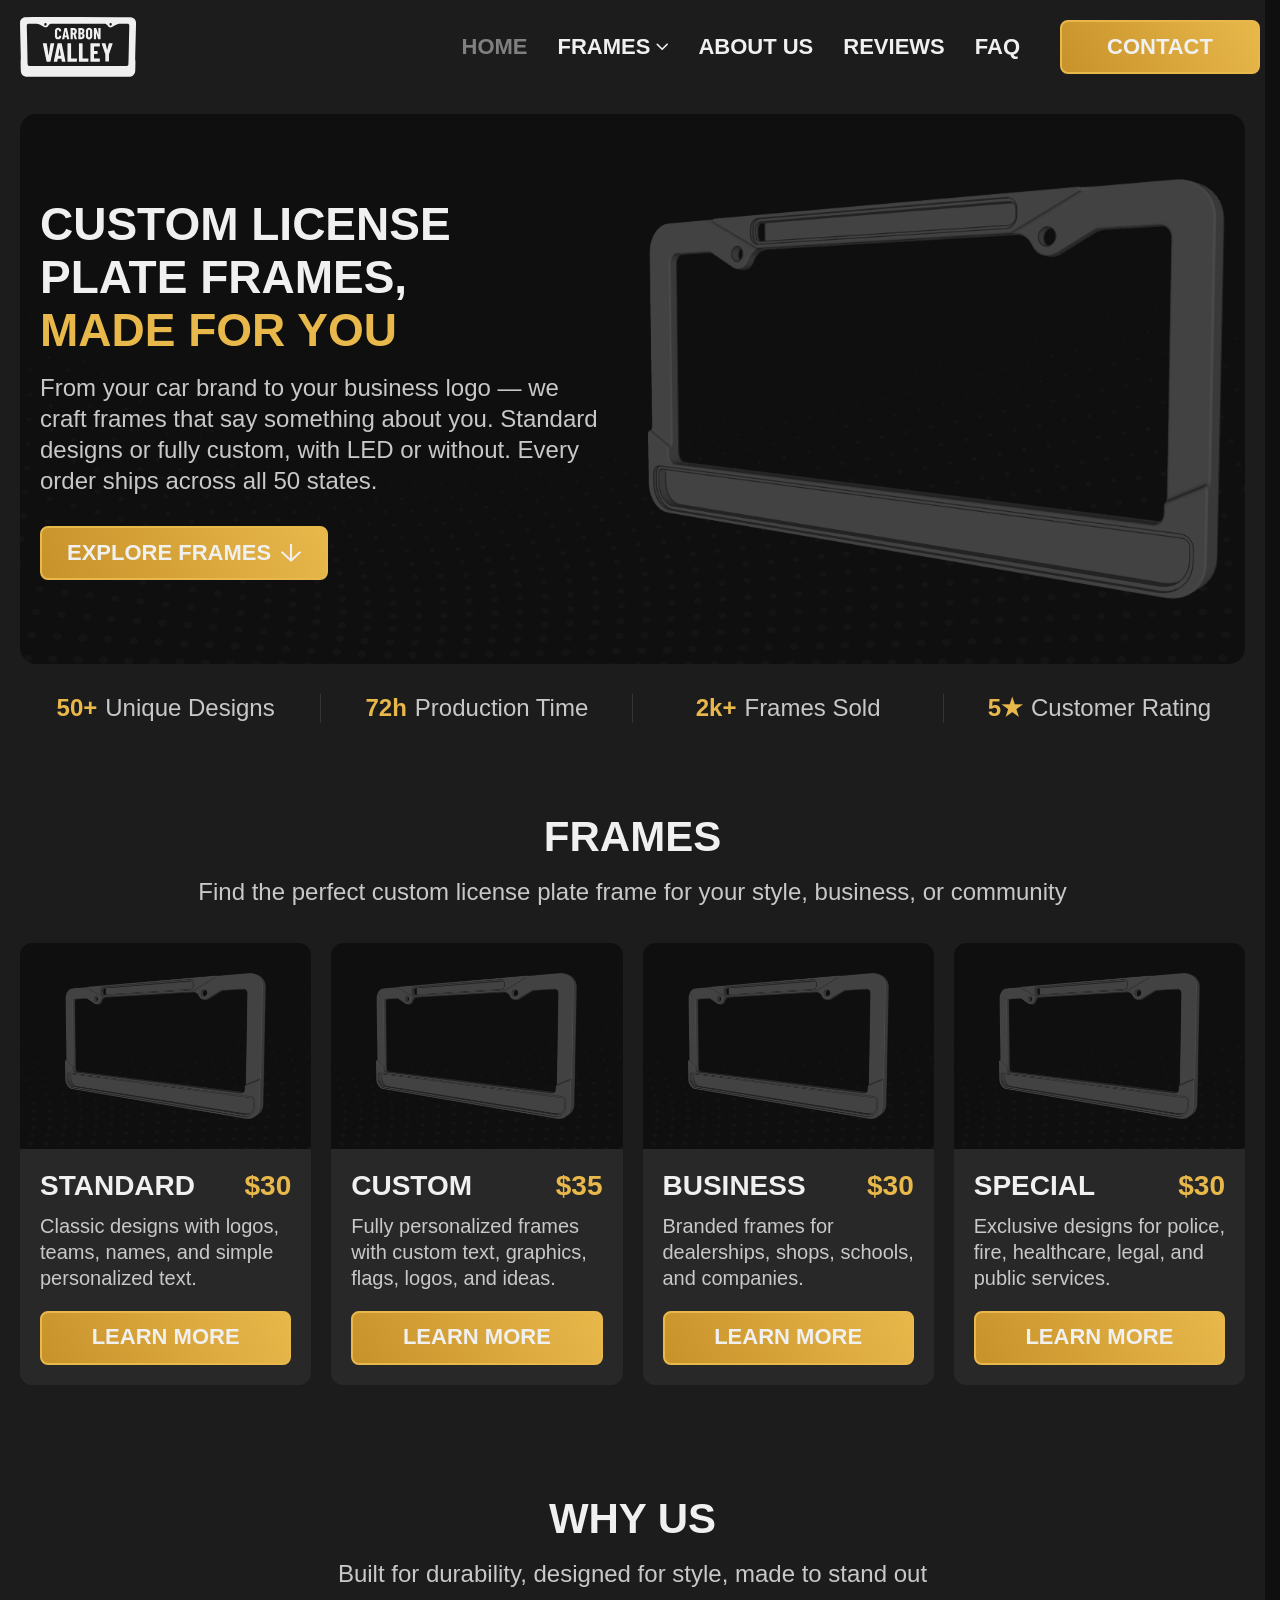
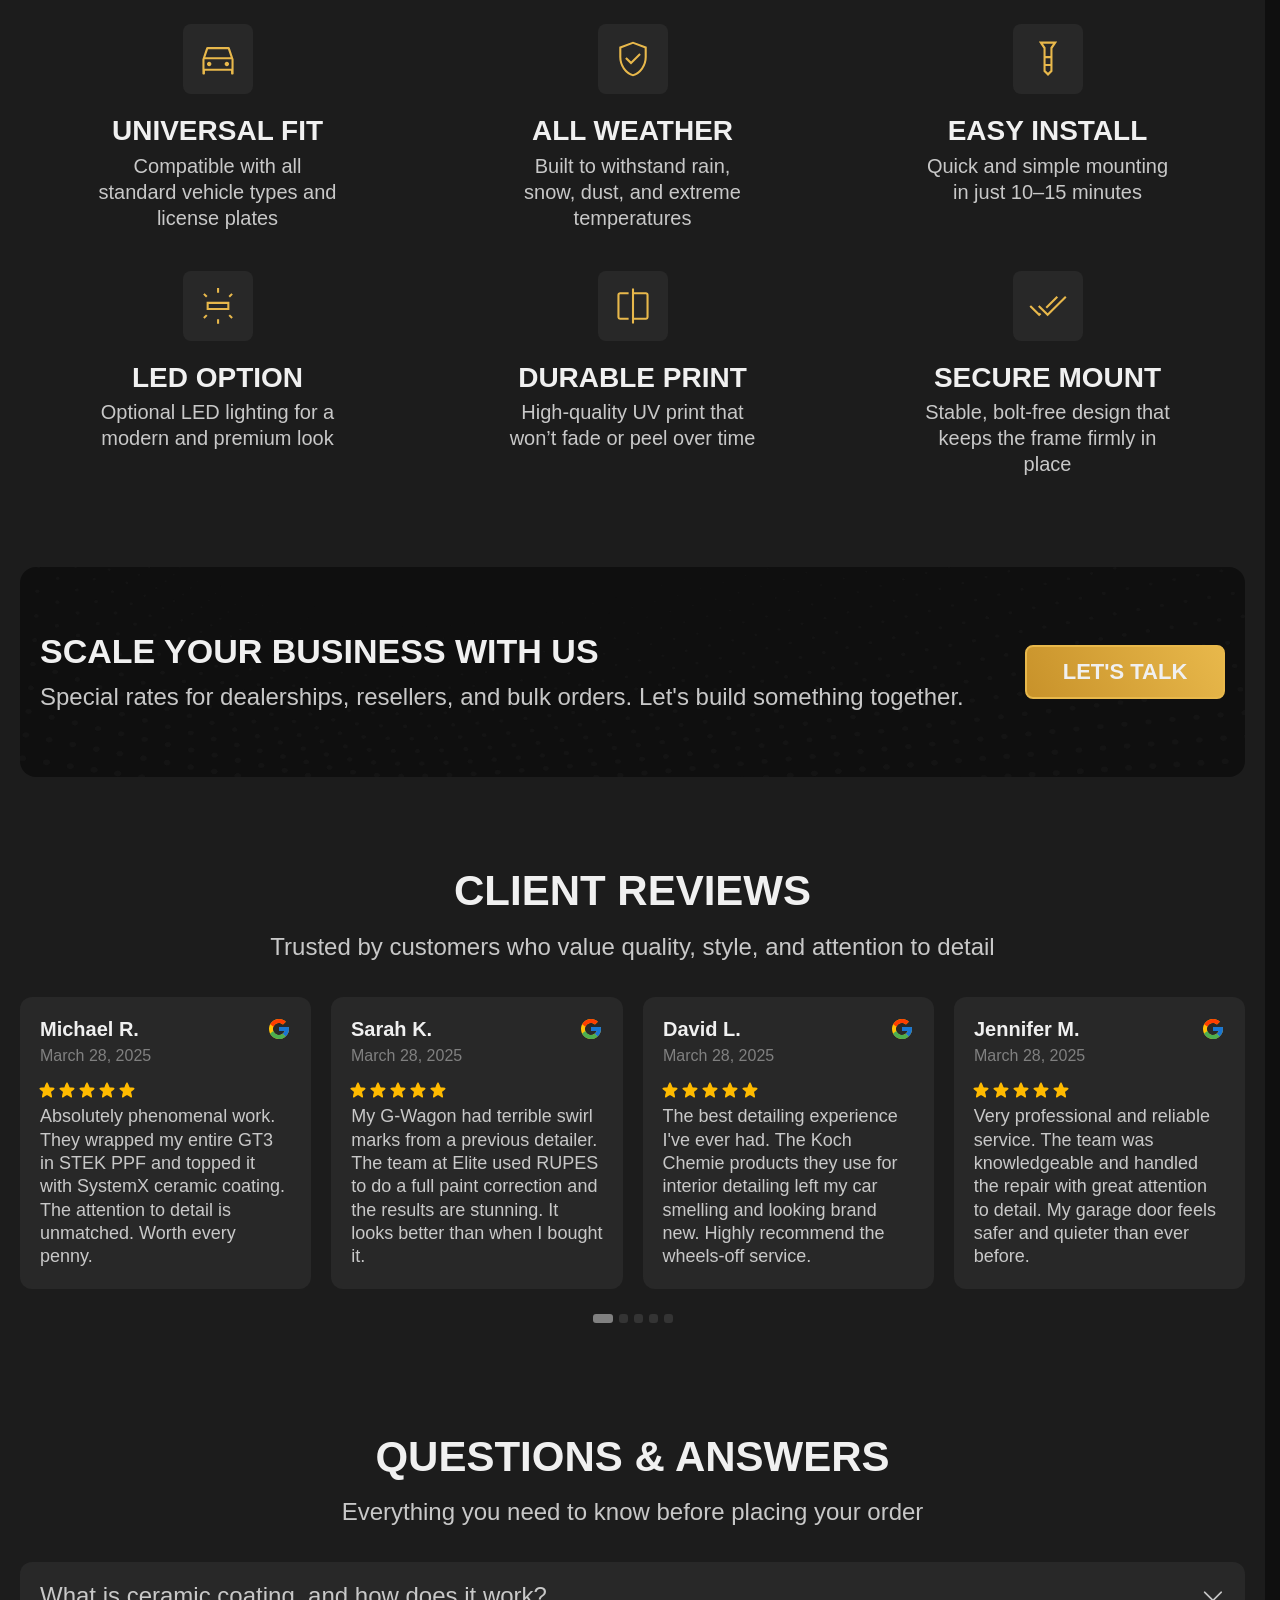
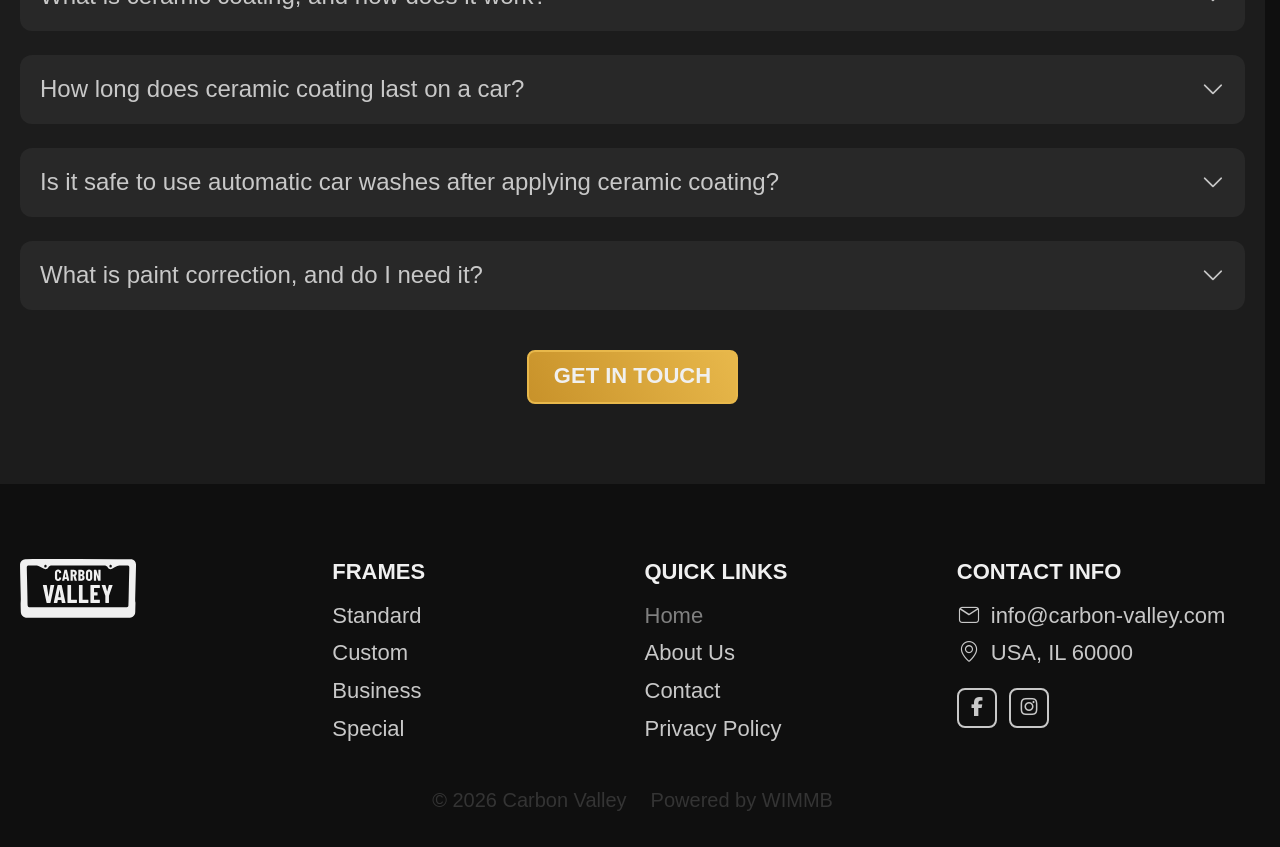
==== index.html @ d4d11155 "first commit" ====
<!DOCTYPE html>
<html lang="en">

<head>
	<meta charset="utf-8">
	<meta name='robots' content='noindex, nofollow' />
	<meta name="viewport" content="width=device-width, initial-scale=1, maximum-scale=1">
	<title>Carbon Valley</title>

	<link rel="stylesheet" href="css/fonts.css">
	<link rel="stylesheet" href="css/icons-font.css">
	<link rel="stylesheet" href="css/swiper-bundle.min.css">
	<link rel="stylesheet" href="css/fancybox.css">
	<link rel="stylesheet" href="css/main.css">
</head>

<body id="home" class="home page">
	<div class="wrapper">
		<header class="header">
			<div class="header__container">
				<a href="#home" class="header__logo logo">
					<img src="img/logo-carbon-valley-light.svg" alt="logo carbon valley">
				</a>
				<nav class="header__menu menu">
					<ul class="header__menu-list">
						<li class="menu-item current-menu-item">
							<a href="#">Home</a>
						</li>
						<li class="menu-item menu-item-has-children">
							<a href="#">Frames</a>
							<ul class="sub-menu nav-dropdown">
								<li class="menu-item">
									<a href="#">Standard</a>
								</li>
								<li class="menu-item">
									<a href="#">Custom</a>
								</li>
								<li class="menu-item">
									<a href="#">Business</a>
								</li>
								<li class="menu-item">
									<a href="#">Special</a>
								</li>
							</ul>
						</li>
						<li class="menu-item">
							<a href="#">About Us</a>
						</li>
						<li class="menu-item">
							<a href="#reviews">Reviews</a>
						</li>
						<li class="menu-item">
							<a href="#faq">FAQ</a>
						</li>
					</ul>
				</nav>
				<div class="header__buttons">
					<a class="header__btn btn" href="#">
						<span class="btn__text">Contact</span>
					</a>
				</div>
				<div class="header__mobile-nav">
					<button class="header__mobile-burger">
						<span class="burger__icon"></span>
					</button>
					<nav class="header__mobile-menu mobile-menu">
						<ul class="mobile-menu__list">
							<li class="menu-item current-menu-item">
								<a href="#">Home</a>
							</li>
							<li class="menu-item menu-item-has-children">
								<a href="#">Frames</a>
								<ul class="sub-menu nav-dropdown">
									<li class="menu-item">
										<a href="#">Standard</a>
									</li>
									<li class="menu-item">
										<a href="#">Custom</a>
									</li>
									<li class="menu-item">
										<a href="#">Business</a>
									</li>
									<li class="menu-item">
										<a href="#">Special</a>
									</li>
								</ul>
							</li>
							<li class="menu-item">
								<a href="#">About Us</a>
							</li>
							<li class="menu-item">
								<a href="#reviews">Reviews</a>
							</li>
							<li class="menu-item">
								<a href="#faq">FAQ</a>
							</li>
						</ul>
						<div class="header__mobile-buttons">
							<a class="mobile__btn btn" href="#">
								<span class="btn__text">Contact</span>
							</a>
						</div>
					</nav>
				</div>
			</div>
		</header>

		<main class="main-content">
			<div class="hero-sect sect">
				<div class="hero__wrap">
					<div class="hero__container">
						<div class="hero__content">
							<div class="hero__content-inner">
								<h1 class="hero__title">Custom License Plate Frames, <span>Made for You</span></h1>
								<div class="hero__desc">
									<p>From your car brand to your business logo — we craft frames that say something about you. Standard designs or fully custom, with LED or without. Every order ships across all 50 states.</p>
								</div>
								<div class="hero__buttons">
									<a class="hero__btn btn scroll-btn" href="#frames">
										<span class="btn__text">Explore Frames</span>
										<span class="btn__icon _icon-arrow-bottom-b"></span>
									</a>
								</div>
							</div>
						</div>
						<div class="hero__media">
							<div class="hero__slider">
								<img src="img/hero_ramka-test.png" alt="frame">
							</div>
						</div>
					</div>
				</div>
			</div>

			<div class="statsbar">
				<div class="statsbar__container">
					<div class="statsbar__content">
						<ul class="statsbar-list">
							<li>
								<div class="statsbar__item">
									<div class="statsbar__item-num"><span>50</span>+</div>
									<div class="statsbar__item-title">Unique designs</div>
								</div>
							</li>
							<li>
								<div class="statsbar__item">
									<div class="statsbar__item-num"><span>72</span>h</div>
									<div class="statsbar__item-title">Production time</div>
								</div>
							</li>
							<li>
								<div class="statsbar__item">
									<div class="statsbar__item-num"><span>2</span>k+</div>
									<div class="statsbar__item-title">Frames sold</div>
								</div>
							</li>
							<li>
								<div class="statsbar__item">
									<div class="statsbar__item-num"><span>5</span>★</div>
									<div class="statsbar__item-title">Customer rating</div>
								</div>
							</li>
						</ul>
					</div>
				</div>
			</div>

			<div class="sects-wrapper">
				<section id="frames" class="frames-sect sect">
					<div class="ourservs__container">
						<div class="sect-header">
							<h2 class="sheader__title">Frames</h2>
							<div class="sheader__desc">
								<p>Find the perfect custom license plate frame for your style, business, or community</p>
							</div>
						</div>
						<div class="frames__carousel def-carousel">
							<div class="swiper-wrapper">
								<div class="swiper-slide">
									<div class="frames__card">
										<a class="frames__card-img" href="#">
											<img src="img/hero_ramka-test.png" alt="frame">
										</a>
										<div class="frames__card-header">
											<div class="frames__card-title h4">Standard</div>
											<div class="frames__card-price">$30</div>
										</div>
										<div class="frames__card-desc">
											<p>Classic designs with logos, teams, names, and simple personalized text.</p>
										</div>
										<div class="frames__card-buttons">
											<a class="frames__card-btn btn" href="#">
												<span class="btn__text">Learn More</span>
											</a>
										</div>
									</div>
								</div>
								<div class="swiper-slide">
									<div class="frames__card">
										<a class="frames__card-img" href="#">
											<img src="img/hero_ramka-test.png" alt="frame">
										</a>
										<div class="frames__card-header">
											<div class="frames__card-title h4">Custom</div>
											<div class="frames__card-price">$35</div>
										</div>
										<div class="frames__card-desc">
											<p>Fully personalized frames with custom text, graphics, flags, logos, and ideas.</p>
										</div>
										<div class="frames__card-buttons">
											<a class="frames__card-btn btn" href="#">
												<span class="btn__text">Learn More</span>
											</a>
										</div>
									</div>
								</div>
								<div class="swiper-slide">
									<div class="frames__card">
										<a class="frames__card-img" href="#">
											<img src="img/hero_ramka-test.png" alt="frame">
										</a>
										<div class="frames__card-header">
											<div class="frames__card-title h4">Business</div>
											<div class="frames__card-price">$30</div>
										</div>
										<div class="frames__card-desc">
											<p>Branded frames for dealerships, shops, schools, and companies.</p>
										</div>
										<div class="frames__card-buttons">
											<a class="frames__card-btn btn" href="#">
												<span class="btn__text">Learn More</span>
											</a>
										</div>
									</div>
								</div>
								<div class="swiper-slide">
									<div class="frames__card">
										<a class="frames__card-img" href="#">
											<img src="img/hero_ramka-test.png" alt="frame">
										</a>
										<div class="frames__card-header">
											<div class="frames__card-title h4">Special</div>
											<div class="frames__card-price">$30</div>
										</div>
										<div class="frames__card-desc">
											<p>Exclusive designs for police, fire, healthcare, legal, and public services.</p>
										</div>
										<div class="frames__card-buttons">
											<a class="frames__card-btn btn" href="#">
												<span class="btn__text">Learn More</span>
											</a>
										</div>
									</div>
								</div>
							</div>
							<div class="carousel__navigation def--navi">
								<div class="carousel__pagination def--pagi"></div>
							</div>
						</div>
					</div>
				</section>

				<section id="whyus" class="whyus-sect sect">
					<div class="ourservs__container">
						<div class="sect-header">
							<h2 class="sheader__title">Why Us</h2>
							<div class="sheader__desc">
								<p>Built for durability, designed for style, made to stand out</p>
							</div>
						</div>
						<div class="whyus__cards">
							<div class="whyus__card">
								<div class="whyus__card-icon">
									<img src="img/ic_whyus-01.svg" alt="icon">
								</div>
								<div class="whyus__card-title h4">Universal Fit</div>
								<div class="whyus__card-desc">
									<p>Compatible with all standard vehicle types and license plates</p>
								</div>
							</div>
							<div class="whyus__card">
								<div class="whyus__card-icon">
									<img src="img/ic_whyus-02.svg" alt="icon">
								</div>
								<div class="whyus__card-title h4">All Weather</div>
								<div class="whyus__card-desc">
									<p>Built to withstand rain, snow, dust, and extreme temperatures</p>
								</div>
							</div>
							<div class="whyus__card">
								<div class="whyus__card-icon">
									<img src="img/ic_whyus-03.svg" alt="icon">
								</div>
								<div class="whyus__card-title h4">Easy Install</div>
								<div class="whyus__card-desc">
									<p>Quick and simple mounting in just 10–15 minutes</p>
								</div>
							</div>
							<div class="whyus__card">
								<div class="whyus__card-icon">
									<img src="img/ic_whyus-04.svg" alt="icon">
								</div>
								<div class="whyus__card-title h4">LED Option</div>
								<div class="whyus__card-desc">
									<p>Optional LED lighting for a modern and premium look</p>
								</div>
							</div>
							<div class="whyus__card">
								<div class="whyus__card-icon">
									<img src="img/ic_whyus-05.svg" alt="icon">
								</div>
								<div class="whyus__card-title h4">Durable Print</div>
								<div class="whyus__card-desc">
									<p>High-quality UV print that won’t fade or peel over time</p>
								</div>
							</div>
							<div class="whyus__card">
								<div class="whyus__card-icon">
									<img src="img/ic_whyus-06.svg" alt="icon">
								</div>
								<div class="whyus__card-title h4">Secure Mount</div>
								<div class="whyus__card-desc">
									<p>Stable, bolt-free design that keeps the frame firmly in place</p>
								</div>
							</div>
						</div>
					</div>
				</section>

				<aside id="cta" class="cta-sect sect">
					<div class="cta__wrap">
						<div class="cta__container">
							<div class="cta__content">
								<div class="cta__info">
									<div class="cta__info-title h4">Scale Your Business <span>With Us</span></div>
									<div class="cta__info-desc">
										<p>Special rates for dealerships, resellers, and bulk orders. <span>Let's build something together.</span></p>
									</div>
								</div>
								<div class="cta__buttons">
									<a class="cta__btn btn" href="#">
										<span class="btn__text">Let's Talk</span>
									</a>
								</div>
							</div>
						</div>
					</div>
				</aside>

				<section id="reviews" class="reviews-sect sect">
					<div class="reviews__container">
						<div class="sect-header">
							<h2 class="sheader__title">Client Reviews</h2>
							<div class="sheader__desc">
								<p>Trusted by customers who value quality, style, and attention to detail</p>
							</div>
						</div>
						<div class="reviews__carousel">
							<div class="swiper-wrapper">
								<div class="swiper-slide">
									<div class="reviews__card">
										<div class="reviews__card-header">
											<div class="reviews__card-head">
												<div class="reviews__card-name">Michael R.</div>
												<div class="reviews__card-date">March 28, 2025</div>
											</div>
											<div class="reviews__card-icon">
												<img src="img/ic_google.svg" alt="google icon">
											</div>
										</div>
										<div class="reviews__card-rating">
											<img src="img/ic_stars.svg" alt="5 stars">
										</div>
										<div class="reviews__card-body">
											<p>
												Absolutely phenomenal work. They wrapped my entire GT3 in STEK PPF and topped it with SystemX ceramic coating. The attention to detail is unmatched. Worth every penny.
											</p>
										</div>
									</div>
								</div>
								<div class="swiper-slide">
									<div class="reviews__card">
										<div class="reviews__card-header">
											<div class="reviews__card-head">
												<div class="reviews__card-name">Sarah K.</div>
												<div class="reviews__card-date">March 28, 2025</div>
											</div>
											<div class="reviews__card-icon">
												<img src="img/ic_google.svg" alt="google icon">
											</div>
										</div>
										<div class="reviews__card-rating">
											<img src="img/ic_stars.svg" alt="5 stars">
										</div>
										<div class="reviews__card-body">
											<p>
												My G-Wagon had terrible swirl marks from a previous detailer. The team at Elite used RUPES to do a full paint correction and the results are stunning. It looks better than when I bought it.
											</p>
										</div>
									</div>
								</div>
								<div class="swiper-slide">
									<div class="reviews__card">
										<div class="reviews__card-header">
											<div class="reviews__card-head">
												<div class="reviews__card-name">David L.</div>
												<div class="reviews__card-date">March 28, 2025</div>
											</div>
											<div class="reviews__card-icon">
												<img src="img/ic_google.svg" alt="google icon">
											</div>
										</div>
										<div class="reviews__card-rating">
											<img src="img/ic_stars.svg" alt="5 stars">
										</div>
										<div class="reviews__card-body">
											<p>
												The best detailing experience I've ever had. The Koch Chemie products they use for interior detailing left my car smelling and looking brand new. Highly recommend the wheels-off service.
											</p>
										</div>
									</div>
								</div>
								<div class="swiper-slide">
									<div class="reviews__card">
										<div class="reviews__card-header">
											<div class="reviews__card-head">
												<div class="reviews__card-name">Jennifer M.</div>
												<div class="reviews__card-date">March 28, 2025</div>
											</div>
											<div class="reviews__card-icon">
												<img src="img/ic_google.svg" alt="google icon">
											</div>
										</div>
										<div class="reviews__card-rating">
											<img src="img/ic_stars.svg" alt="5 stars">
										</div>
										<div class="reviews__card-body">
											<p>
												Very professional and reliable service. The team was knowledgeable and handled the repair with great attention to detail. My garage door feels safer and quieter than ever before.	
											</p>
										</div>
									</div>
								</div>
								<div class="swiper-slide">
									<div class="reviews__card">
										<div class="reviews__card-header">
											<div class="reviews__card-head">
												<div class="reviews__card-name">Jennifer M.</div>
												<div class="reviews__card-date">March 28, 2025</div>
											</div>
											<div class="reviews__card-icon">
												<img src="img/ic_google.svg" alt="google icon">
											</div>
										</div>
										<div class="reviews__card-rating">
											<img src="img/ic_stars.svg" alt="5 stars">
										</div>
										<div class="reviews__card-body">
											<p>
												Very professional and reliable service. The team was knowledgeable and handled the repair with great attention to detail. My garage door feels safer and quieter than ever before.	
											</p>
										</div>
									</div>
								</div>
							</div>
							<div class="carousel__navigation reviews--navi">
								<div class="carousel__pagination reviews--pagi"></div>
							</div>
						</div>
					</div>
				</section>

				<section id="faq" class="faq-sect sect sect--home bg--image">
					<div class="faq__container">
						<div class="sect-header">
							<h2 class="sheader__title">Questions & Answers</h2>
							<div class="sheader__desc">
								<p>Everything you need to know before placing <span>your order</span></p>
							</div>
						</div>
						<div class="block__toggles faq-toggles" itemscope itemtype="https://schema.org/FAQPage">
							<div class="block__toggle" itemscope itemprop="mainEntity" itemtype="https://schema.org/Question">
								<div class="toggle__header">
									<div class="toggle__header-title" itemprop="name">What is ceramic coating, and how does it work?</div>
									<button class="toggle__header-btn" aria-expanded="false">
										<span class="_icon-arrow-down-l" aria-hidden="true"></span>
									</button>
								</div>
								<div class="toggle__content text-block" itemscope itemprop="acceptedAnswer" itemtype="https://schema.org/Answer">
									<p>Ceramic coating is a liquid polymer applied to your vehicle’s exterior that chemically bonds with the paint, creating a durable, protective layer with a high-gloss finish.</p>
								</div>
							</div>
							<div class="block__toggle">
								<div class="toggle__header">
									<div class="toggle__header-title">How long does ceramic coating last on a car?</div>
									<button class="toggle__header-btn">
										<span class="_icon-arrow-down-l"></span>
									</button>
								</div>
								<div class="toggle__content text-block">
									<p>Soon...</p>
								</div>
							</div>
							<div class="block__toggle">
								<div class="toggle__header">
									<div class="toggle__header-title">Is it safe to use automatic car washes after applying ceramic coating?</div>
									<button class="toggle__header-btn">
										<span class="_icon-arrow-down-l"></span>
									</button>
								</div>
								<div class="toggle__content text-block">
									<p>Soon...</p>
									<ul>
										<li>Yes, we actively work with Amazon loads. (demo text)</li>
										<li>Yes, we actively work with Amazon loads. (demo text)</li>
										<li>Yes, we actively work with Amazon loads. (demo text)</li>
									</ul>
								</div>
							</div>
							<div class="block__toggle">
								<div class="toggle__header">
									<div class="toggle__header-title">What is paint correction, and do I need it?</div>
									<button class="toggle__header-btn">
										<span class="_icon-arrow-down-l"></span>
									</button>
								</div>
								<div class="toggle__content text-block">
									<p>Soon...</p>
								</div>
							</div>
						</div>
						<div class="sect__buttons">
							<a class="sect__btn btn" href="#">
								<span class="btn__text">Get in Touch</span>
							</a>
						</div>
					</div>
				</section>

			</div>
		</main>

		<footer class="footer">
			<div class="footer__container">
				<div class="footer__top grid-four">
					<div class="grid-four__col">
						<div class="footer__info">
							<div class="footer__logo">
								<img src="img/logo-carbon-valley-light.svg" alt="logo carbon valley">
							</div>
						</div>
					</div>
					<div class="grid-four__col">
						<div class="footer__info">
							<div class="footer__info-title h4">Frames</div>
							<div class="footer__info-content">
								<ul class="footer-menu__list">
									<li class="menu-item">
										<a href="#">Standard</a>
									</li>
									<li class="menu-item">
										<a href="#">Custom</a>
									</li>
									<li class="menu-item">
										<a href="#">Business</a>
									</li>
									<li class="menu-item">
										<a href="#">Special</a>
									</li>
								</ul>
							</div>
						</div>
					</div>
					<div class="grid-four__col">
						<div class="footer__info">
							<div class="footer__info-title h4">Quick links</div>
							<div class="footer__info-content">
								<ul class="footer-menu__list">
									<li class="menu-item current-menu-item">
										<a href="#">Home</a>
									</li>
									<li class="menu-item">
										<a href="#">About Us</a>
									</li>
									<li class="menu-item">
										<a href="#">Contact</a>
									</li>
									<li class="menu-item">
										<a href="#">Privacy Policy</a>
									</li>
								</ul>
							</div>
						</div>
					</div>
					<div class="grid-four__col">
						<div class="footer__info">
							<div class="footer__info-title h4">Contact Info</div>
							<div class="footer__info-content">
								<ul class="footer__conts conts-list">
									<li><span class="_icon-email"></span><a href="mailto:info@carbon-valley.com">info@carbon-valley.com</a></li>
									<!-- <li><span class="_icon-phone-call"></span><a href="tel:+11111">+1 (007) 000 0000</a></li> -->
									<li><span class="_icon-locstion"></span>USA, IL 60000</li>
								</ul>
								<ul class="footer__soc soc-list">
									<li><a href="#" target="_blank" title="facebook"><span class="_icon-facebook"></span></a></li>
									<li><a href="#" target="_blank" title="instagram"><span class="_icon-instagram"></span></a></li>
									<!--
									<li><a href="#" target="_blank" title="youtybe"><span class="_icon-youtube"></span></a></li>
									<li><a href="#" target="_blank" title="tiktok"><span class="_icon-tiktok"></span></a></li> -->
								</ul>
							</div>
						</div>
					</div>
				</div>
				<div class="footer__bottom">
					<div class="footer__copy">
						<p>© 2026 Carbon Valley</p>
						<p>Powered by <a href="#" rel="nofollow" target="_blank">WIMMB</a></p>
					</div>
				</div>
			</div>

			<div id="scr_top" class="scroll-top">
				<span class="_icon-arrow-top-b"></span>
			</div>
		</footer>
	</div>
	
	<div class="hidden"></div>
	
	<script src="js/jquery-3.7.1.min.js"></script>
	<script src="js/swiper-bundle.min.js"></script>
	<script src="js/fancybox.umd.js"></script>
	<script src="js/common.js"></script>
</body>
</html>
---- css/fonts.css ----
@font-face {
    font-family: 'Barlow Condensed';
    src: local('Barlow Condensed Regular'), local('BarlowCondensed-Regular'),
        url('BarlowCondensed-Regular.woff2') format('woff2');
    font-weight: normal;
    font-style: normal;
	font-display: swap;
}

@font-face {
    font-family: 'Barlow Condensed';
    src: local('Barlow Condensed Italic'), local('BarlowCondensed-Italic'),
        url('BarlowCondensed-Italic.woff2') format('woff2');
    font-weight: normal;
    font-style: italic;
	font-display: swap;
}

@font-face {
    font-family: 'Barlow Condensed';
    src: local('Barlow Condensed SemiBold'), local('BarlowCondensed-SemiBold'),
        url('BarlowCondensed-SemiBold.woff2') format('woff2');
    font-weight: 600;
    font-style: normal;
	font-display: swap;
}

@font-face {
    font-family: 'Barlow Condensed';
    src: local('Barlow Condensed SemiBold Italic'), local('BarlowCondensed-SemiBoldItalic'),
        url('BarlowCondensed-SemiBoldItalic.woff2') format('woff2');
    font-weight: 600;
    font-style: italic;
	font-display: swap;
}
---- css/icons-font.css ----
@font-face {
  font-family: 'icons_font';
  src:
    url('../fonts/icons_font.ttf?6nswok') format('truetype'),
    url('../fonts/icons_font.woff?6nswok') format('woff'),
    url('../fonts/icons_font.svg?6nswok#icons_font') format('svg');
  font-weight: normal;
  font-style: normal;
  font-display: block;
}

[class^="_icon-"]::before, [class*=" _icon-"]::before {
  /* use !important to prevent issues with browser extensions that change fonts */
  font-family: 'icons_font' !important;
  speak: never;
  font-style: normal;
  font-weight: normal;
  font-variant: normal;
  text-transform: none;
  line-height: 1;

  /* Better Font Rendering =========== */
  -webkit-font-smoothing: antialiased;
  -moz-osx-font-smoothing: grayscale;
}

._icon-arrow-bottom-b:before {
  content: "\e90d";
}
._icon-arrow-left-b:before {
  content: "\e90e";
}
._icon-arrow-right-b:before {
  content: "\e90f";
}
._icon-arrow-top-b:before {
  content: "\e910";
}
._icon-close-icon:before {
  content: "\e90b";
}
._icon-burger-menu2:before {
  content: "\e90c";
}
._icon-burger-menu:before {
  content: "\e900";
}
._icon-burger-menu3:before {
  content: "\e911";
}
._icon-arrow-down-l:before {
  content: "\e901";
}
._icon-arrow-left-l:before {
  content: "\e902";
}
._icon-arrow-right-l:before {
  content: "\e903";
}
._icon-arrow-up:before {
  content: "\e904";
}
._icon-arrow-down:before {
  content: "\e905";
}
._icon-arrow-up-right:before {
  content: "\e906";
}
._icon-checked:before {
  content: "\e907";
}
._icon-locstion:before {
  content: "\e908";
}
._icon-phone:before {
  content: "\e909";
}
._icon-phone-call:before {
  content: "\e912";
}
._icon-email:before {
  content: "\e90a";
}
._icon-clock:before {
  content: "\e913";
}
._icon-pr-phone:before {
  content: "\e914";
}
._icon-pr-mail:before {
  content: "\e915";
}
._icon-pr-location:before {
  content: "\e916";
}
._icon-pr-calendar:before {
  content: "\e917";
}
._icon-facebook:before {
  content: "\e918";
}
._icon-instagram:before {
  content: "\e919";
}
._icon-youtube:before {
  content: "\e91a";
}
._icon-google:before {
  content: "\e91b";
}
._icon-tiktok:before {
  content: "\e91c";
}
---- css/main.css ----
/* Reset */
*,
*::before,
*::after {padding: 0; margin: 0; border: 0; -webkit-box-sizing: border-box; box-sizing: border-box;}
a {text-decoration: none; color: inherit;}
ul, ol, li {list-style: none;}
img {vertical-align: top;}
h1, h2, h3, h4, h5, h6 {font-size: inherit; font-weight: inherit;}
html, body {line-height: 1;}
textarea, button, input, select {font-family: inherit; font-weight: inherit; font-size: inherit; color: inherit; outline: none;}
button {cursor: pointer; background-color: inherit;}

/* Variables */
:root {
	--body-bgcolor: #1C1C1C;
	--black-color: #0F0F0F;
	--dark-color: #1C1C1C;
	--gray-color: #282828;
	--grey-color: #343434;
	--mid-color: #808080;
	--light-color: #C8C8C8;
	--white-color: #F0F0F0;
	--accent-color: #E8B84B;
	--accent2-color: #C8922A;

	--border-radius-16: 16px;
	--border-radius-12: 12px;
	--border-radius-8: 8px;

	--header-height-pc: 94px;
	--header-height-mob: 84px;
}

/*-------------START---------------*/
/*---------------------------------*/

::-webkit-input-placeholder {
	opacity: 1;
	color: var(--white-color);
}
::-moz-placeholder {
	opacity: 1;
	color: var(--white-color);
}
:-ms-input-placeholder {
	opacity: 1;
	color: var(--white-color);
}
::-ms-input-placeholder {
	opacity: 1;
	color: var(--white-color);
}
::placeholder {
	opacity: 1;
	color: var(--white-color);
}
::selection {
	background-color: var(--mid-color);
	color: var(--white-color);
}

html {
	scrollbar-gutter: stable;
}

body {
	background: var(--black-color);
	font-family: 'Barlow Condensed', sans-serif;
	font-size: 20px;
	line-height: 1.3;
	font-weight: 400;
	font-style: normal;
	color: var(--light-color);
	scroll-behavior: smooth;
	min-width: 360px;
	overflow-x: hidden;
}

h1, .h1, h2, .h2, h3, .h3, h4, .h4, h5, .h5, h6, .h6 {
	display: block;
	font-family: 'Barlow Condensed', sans-serif;
	font-weight: 600;
	line-height: 1.15;
	text-transform: uppercase;
	color: var(--white-color);
	margin: 0;
}

h1, .h1 {
	font-size: 42px;
}

h2, .h2 {
	font-size: 38px;
}

h3, .h3 {
	font-size: 34px;
}

h4, .h4 {
	font-size: 30px;
}

h5, .h5, h6, .h6 {
	font-size: 26px;
}

.txt_page h1, .txt_page .h1 { margin-bottom: 10px;}
.txt_page h2, .txt_page .h2,
.txt_page h3, .txt_page .h3,
.txt_page h4, .txt_page .h4,
.txt_page h5, .txt_page .h5,
.txt_page h6, .txt_page .h6 {
	margin-top: 20px;
	margin-bottom: 10px;
}

h1 span, .h1 span,
h2 span, .h2 span,
h3 span, .h3 span,
h4 span, .h4 span {
	display: inline-block;
}

b, strong { font-weight: 600; }
i, em { font-style: italic; }

a {
	color: var(--light-color);
	transition: all 0.3s ease;
}

a:hover {
	color: var(--accent-color);
}

a:active {
  color: inherit;
}

a:focus-visible {
	outline: none;
	text-decoration: underline;
	text-decoration-color: var(--accent-color);
	text-underline-offset: 4px;
	text-decoration-thickness: 1px;
}

img,
video {
	line-height: 0;
	max-width: 100%;
	height: auto;
}

p:not(:last-child) {
	margin-bottom: 10px;
}

hr {
	border: none;
	border-top: 1px solid var(--mid-color);
	text-align: center;
	height: 1px;
	margin: 20px auto;
	max-width: 90%;
}

.txt_page ol, .txt_page ol,
.text-block ol, .text-block ol,
.txt_page ul, .txt_page ul,
.text-block ul, .text-block ul {
	margin: 10px 0;
	padding-left: 23px;
	line-height: 1.2;
}

.text-block ul li,
.txt_page ul li {
	list-style: disc;
}

.text-block ol li,
.txt_page ol li {
	list-style: decimal;
}

.txt_page ol li:not(:last-child), .txt_page ol li:not(:last-child),
.text-block ol li:not(:last-child), .text-block ol li:not(:last-child),
.txt_page ul li:not(:last-child), .txt_page ul li:not(:last-child),
.text-block ul li:not(:last-child), .text-block ul li:not(:last-child) {
	margin-bottom: 6px;
}

blockquote {
	border-left: 4px solid var(--accent-color);
	margin: 0 0 10px;
	padding: 6px 10px;
	font-style: normal;
}

.table-wrap {
	overflow-x: auto;
	width: 100%;
}

table {
	width: 100%;
	border-collapse: collapse;
	border: 1px solid var(--mid-color);
	margin-bottom: 10px;
}

tr, td {
	border: 1px solid var(--mid-color);
	padding: 6px 12px;
	vertical-align: top;
}

.hidden {
	display: none;
}

@media only screen and (max-width: 1199.98px) {
	h1, .h1 {font-size: 38px;}
	h2, .h2 {font-size: 34px;}
	h3, .h3 {font-size: 30px;}
	h4, .h4 {font-size: 26px;}
	h5, .h5, h6, .h6 {font-size: 22px;}
}

@media only screen and (max-width: 767.98px) {
	body {font-size: 18px;}
	h1, .h1 {font-size: 34px;}
	h2, .h2 {font-size: 30px;}
	h3, .h3 {font-size: 26px;}
	h4, .h4 {font-size: 22px;}
}

/*-------------BUTTONS-------------*/

.btn {
	position: relative;
	display: inline-flex;
	justify-content: center;
	align-items: center;
	gap: 10px;
	padding: 0 25px;
	min-width: 200px;
	background-color: var(--accent-color);
	background: linear-gradient(60deg, var(--accent2-color), var(--accent-color));
	border: 2px solid var(--accent-color);
	outline: none;
	border-radius: var(--border-radius-8);
	color: var(--white-color);
	height: 54px;
	font-family: 'Barlow Condensed', sans-serif;
	font-size: 22px;
	font-weight: 600;
	text-transform: uppercase;
	line-height: 1.3;
	box-shadow: none;
	cursor: pointer;
	transition: all 0.3s ease;
	max-width: 100%;
	z-index: 0;
	overflow: hidden;
}

.btn::after {
	content: '';
	position: absolute;
	inset: 0;
	background: linear-gradient(-30deg, var(--accent2-color), var(--accent-color));
	opacity: 0;
	transition: opacity 0.3s ease;
	z-index: -1;
}

.btn:hover::after {
  opacity: 1;
}

.btn > .btn__icon {
	font-size: 18px;
	line-height: 0;
}

.btn > .btn__text {
	overflow: hidden;
	text-overflow: ellipsis;
	white-space: nowrap;
}

.btn:active, .btn:focus {
	background-color: var(--accent-color);
	color: var(--white-color);
}

.btn:hover {
	background-color: var(--accent2-color);
	color: var(--dark-color);
}

/*---------Header-Main-Footer---------*/
/*------------------------------------*/

.wrapper {
	background-color: var(--body-bgcolor);
	position: relative;
	min-height: 100%;
	display: flex;
	flex-direction: column;
	overflow: clip;
}

.wrapper > .main-content {
	flex-grow: 1;
	padding-top: var(--header-height-pc);
}

[class*="__container"] {
	position: relative;
	max-width: 1340px;
	width: 100%;
	padding-left: 20px;
	padding-right: 20px;
	margin: 0 auto;
}

[class*="__container"].c--xl {
	max-width: 1920px;
}

[class*="__container"].no--padding {
	padding-left: 0;
	padding-right: 0;
}

[class*="__container-ff"] {
	position: relative;
	max-width: 100%;
	width: 100%;
	padding: 0;
	margin: 0;
}

.fancybox__container {
	position: fixed;
	max-width: inherit;
	padding-left: inherit;
	padding-right: inherit;
	margin: inherit;
	--fancybox-bg: rgba(12, 12, 12, 0.7);
}

.header {
	position: fixed;
	width: 100%;
	top: 0;
	left: 0;
	z-index: 50;
	height: var(--header-height-pc);
	padding: 4px 0;
}

.header::before {
	background-color: var(--black-color);
	content: '';
	position: absolute;
	top: 0;
	left: 0;
	width: 100%;
	height: 100%;
	opacity: 0;
	z-index: 3;
	transition: all 0.3s ease;
}

.header.open-menu::before {
	opacity: 1;
}

.header.header--scroll::before {
	opacity: 1;
}

.header__container {
	display: flex;
	height: 100%;
	align-items: center;
	justify-content: space-between;
	gap: 40px;
}

.header__logo,
.header__menu,
.header__buttons,
.header__mobile-nav {
	position: relative;
}

.header__logo {
	display: inline-block;
	line-height: 0;
	flex: 0 0 116px;
	z-index: 4;
	transition: all 0.3s ease;
}

.header__logo img {
	max-width: 116px;
}

.header__buttons {
	display: flex;
	gap: 12px;
	z-index: 4;
}

.header__menu {
	z-index: 4;
	margin-left: auto;
}

.header__menu-list {
	display: flex;
	column-gap: 30px;
	align-items: center;
	justify-content: end;
	flex-wrap: wrap;
}

.header__menu-list .menu-item {
	line-height: 1.2;
	font-size: 22px;
	font-weight: 600;
	text-transform: uppercase;
	position: relative;
}

.header__menu-list .menu-item > a {
	color: var(--white-color);
	padding: 8px 0;
	display: flex;
	justify-content: center;
	align-items: center;
	gap: 6px;
	transition: all 0.3s ease;
}

.header__menu-list > li.menu-item-has-children > a::after {
	position: relative;
	display: inline-block;
	content: '\e905';
	line-height: 1;
	font-family: 'icons_font' !important;
	font-size: 12px;
	font-weight: normal;
	pointer-events: none;
}

.header__menu-list .menu-item.current-menu-item > a {
	color: var(--mid-color);
	pointer-events: none;
}

.header__menu-list .menu-item:not(.current-menu-item):hover > a {
	color: var(--accent-color);
}

.header__menu-list .menu-item.menu-item-has-children:hover > .sub-menu {
	display: flex;
}

.header__menu-list .menu-item:not(.current-menu-item):hover > a {
	color: var(--accent-color);
}

.header__menu-list .sub-menu {
	background-color: var(--black-color);
	position: absolute;
	top: 100%;
	left: -20px;
	display: none;
	flex-direction: column;
	gap: 4px;
	width: 240px;
	padding-top: 18px;
	padding-bottom: 20px;
	z-index: 2;
	border-radius: var(--border-radius-8);
	border: 1px solid var(--dark-color);
}

.header__menu-list .sub-menu > li {
	position: relative;
}

.header__menu-list .sub-menu > li > a {
	position: relative;
	background-color: var(--black-color);
	display: flex;
	align-items: center;
	justify-content: space-between;
	gap: 12px;
	padding: 8px 20px 8px 20px;
	color: var(--light-color);
	line-height: 1.2;
	font-size: 22px;
	font-weight: 400;
	text-transform: none;
	border: none;
}

.header__menu-list .sub-menu .menu-item:hover > a {
	color: var(--accent-color);
}

.header__mobile-nav {
	position: relative;
	display: none;
}

.header__mobile-menu {
	display: none;
}

.header__mobile-burger {
	background-color: transparent;
	display: flex;
	align-items: center;
	justify-content: center;
	width: 36px;
	height: 36px;
	margin-right: -1px;
	cursor: pointer;
	position: relative;
	transition: all 0.3s ease;
	overflow: hidden;
	z-index: 4;
}

.burger__icon {
	padding-top: 2px;
	font-size: 26px;
	line-height: 1;
	color: var(--white-color);
}

.header__mobile-burger.active .burger__icon {
	color: var(--white-color);
}

.burger__icon::before {
	font-family: 'icons_font';
	content: '\e900';
}

.header__mobile-burger.active .burger__icon::before {
	content: '\e90b';
}

/*-----mobile-menu-----*/

.header__mobile-menu {
	flex-direction: column;
	justify-content: space-between;
	align-items: center;
	gap: 40px;
	position: fixed;
	top: -100%;
	left: 0;
	width: 100%;
	height: 100%;
	background-color: var(--black-color);
	overflow: auto;
	padding: 110px 30px 30px;
	transition: all 0.3s;
	z-index: 2;
}

.header__mobile-menu.active {
	top: 0;
}

.mobile-menu__list {
	display: flex;
	flex-direction: column;
	align-items: center;
	gap: 10px;
	width: 100%;
}

.mobile-menu__list .menu-item {
	position: relative;
	text-align: center;
	width: 100%;
	padding: 0;
}

.mobile-menu__list .menu-item > a {
	font-size: 24px;
	font-weight: 600;
	text-transform: uppercase;
	line-height: 1.2;
	color: var(--white-color);
	display: inline-block;
	padding: 7px 0;
}

.mobile-menu__list .menu-item.current-menu-item > a,
.mobile-menu__list .menu-item > a:hover {
	color: var(--accent-color);
}

.mobile-menu__list .menu-item.current-menu-item > a {
	pointer-events: none;
	color: var(--mid-color);
}

.mobile-menu__list .sub-menu {
	margin-top: 5px;
	border: 2px dashed var(--grey-color);
	border-radius: var(--border-radius-12);
	padding: 8px 10px;
	display: flex;
	flex-direction: column;
	gap: 4px;
}

.mobile-menu__list .sub-menu li > a {
	padding: 7px 10px;
	font-size: 22px;
	font-weight: 400;
	text-transform: none;
	line-height: 1.2;
}

/*---end mobile-menu---*/

.header__mobile-buttons {
	margin-top: 0;
	display: flex;
	flex-direction: column;
	gap: 12px;
	width: 100%;
}

@media only screen and (max-width: 1199.98px) {
	.header__container {
		gap: 30px;
	}
	.header__menu-list {
		column-gap: 26px;
	}
}

@media only screen and (max-width: 1079.98px) {
	.wrapper > .main-content {
		padding-top: var(--header-height-mob);
	}
	.header {
		height: var(--header-height-mob);
	}
	.header__container {
		gap: 24px;
	}
	.header__buttons {
	    margin-left: auto;
	}
	.header__menu {
		display: none;
	}
	.header__btn {
	    min-width: 108px;
	    height: 42px;
	}
	.header__logo {
		flex: 0 0 100px;
	}
	.header__logo img {
		max-width: 100px;
	}
	.header__mobile-nav {
		display: block;
		position: relative;
	}
	.header__mobile-menu {
		display: flex;
	}
}

.footer {
	position: relative;
	background-color: var(--black-color);
	padding: 75px 0 35px;
	color: var(--light-color);
	font-size: 22px;
	z-index: 2;
}

.footer a {
	display: inline-block;
	color: var(--light-color);
}

.footer a:hover {
	color: var(--accent-color);
}

.grid-four {
	display: grid;
	grid-template-columns: repeat(4, 1fr);
	gap: 24px;
}

.footer__info {
	position: relative;
	display: flex;
	flex-direction: column;
	gap: 18px;
}

.footer__logo > img {
	max-width: 116px;
	line-height: 1;
}

.footer__info-title {
	font-size: 22px;
	font-weight: 600;
	color: var(--white-color);
}

.footer__info-content p:not(:last-child) {
	margin-bottom: 10px;
}

.conts-list,
.footer__info ul:not(.soc-list),
.footer__info ul.footer-menu__list {
	display: flex;
	flex-direction: column;
	gap: 9px;
}

.conts-list > li,
.footer__info ul:not(.soc-list) > li,
.footer__info ul.footer-menu__list > li {
	position: relative;
	line-height: 1.3;
	display: flex;
	gap: 10px;
}

ul.footer-menu__list > li.current-menu-item a {
	color: var(--mid-color);
	pointer-events: none;
}

.conts-list li > span {
	margin-top: 1px;
	display: inline-block;
	font-size: 24px;
	line-height: 1;
}

.conts-list li a {
	color: var(--light-color);
}

.conts-list li a:hover {
	color: var(--accent-color);
}

.footer__soc {
	margin-top: 20px;
}

.soc-list {
	display: flex;
	flex-wrap: wrap;
	gap: 12px;
	line-height: 1;
}

.soc-list li > a {
	background-color: transparent;
	display: flex;
	align-items: center;
	justify-content: center;
	text-align: center;
	height: 40px;
	width: 40px;
	border: 2px solid var(--light-color);
	border-radius: var(--border-radius-8);
	transition: all 0.3s ease;
	overflow: hidden;
}

.soc-list li > a:hover {
	background-color: var(--accent-color);
	border-color: var(--accent-color);
	color: var(--dark-color);
}

.soc-list li > a span {
	font-size: 24px;
}

.footer__bottom {
	margin-top: 45px;
	text-align: center;
	line-height: 1.2;
}

.footer__copy {
	display: flex;
	flex-wrap: wrap;
	column-gap: 24px;
	row-gap: 8px;
	justify-content: center;
	font-size: 20px;
	color: var(--grey-color);
}

.footer__copy a {
	color: var(--grey-color);
}

.footer__copy a:hover {
	color: var(--mid-color);
}

.footer__copy p {
	margin-bottom: 0;
}

.scroll-top {
	position: fixed;
	display: flex;
	justify-content: center;
	align-items: center;
	background-color: var(--grey-color);
	border-radius: var(--border-radius-8);
	bottom: 60px;
	right: -100%;
	color: var(--white-color);
	line-height: 1;
	height: 44px;
	width: 44px;
	padding: 3px;
	transition: all 0.8s ease;
	overflow: hidden;
	z-index: 7;
	cursor: pointer;
}

.scroll-top:hover {
	color: var(--light-color);
}

.scroll-top.visible {
    right: 20px;
}

.scroll-top > span {
	font-size: 18px;
	line-height: 0;
}

@media only screen and (max-width: 1199.98px) {
	.footer {
		padding-top: 65px;
	}
}

@media only screen and (max-width: 991.98px) {
	.grid-four {
		grid-template-columns: repeat(2, 1fr);
		gap: 36px;
	}
}

@media only screen and (max-width: 599.98px) {
	.grid-four {
		grid-template-columns: 1fr;
	}
	.footer__logo > img {
		max-width: 135px;
	}
	.footer__info {
		gap: 16px;
		text-align: center;
	}
	.footer__conts,
	.footer-menu__list {
		align-items: center;
	}
	.footer__soc {
		justify-content: center;
	}
}

/*---------All CSS----------*/
/*--------------------------*/

.sects-wrapper {
	padding: 25px 0;
}

.sects-wrapper-2 {
	padding-bottom: 25px;
}

.sect {
	position: relative;
	padding: 55px 0;
}

.sect.default-sect {
	padding: 55px 0 60px;
}

/*.sect .text-block {
	font-size: 20px;
}*/

.sect .text-block strong,
.sect .text-block b {
	color: var(--white-color);
}

.default__content-text {
	margin-top: 30px;
}

.content-404 {
	padding: 80px 0;
	text-align: center;
}

.number-404 {
	font-size: 110px !important;
	font-weight: 700;
	line-height: 0.8;
	color: var(--brown-color);
	margin-bottom: 25px;
}

.title-404 {
	font-size: 40px;
	font-weight: 400;
	margin-bottom: 35px !important;
	text-transform: capitalize;
}

.title-404 span {
	display: inline-block;
}

.button-back {
	margin-top: 30px;
	text-align: center;
}

.btn__back,
.btn__404 {
	min-width: 200px;
}

.sect-header {
	position: relative;
	max-width: 940px;
	margin: 0 auto 35px;
	text-align: center;
}

.sheader__title {
	font-size: 42px;
	line-height: 1.15;
	color: var(--white-color);
	text-transform: uppercase;
}

.sheader__desc {
	margin-top: 15px;
	font-size: 24px;
	color: var(--light-color);
}

.sheader__desc span {
	display: inline-block;
}

.sect__buttons {
	margin-top: 40px;
	position: relative;
	text-align: center;
}

.two-cols {
	display: flex;
	gap: 40px;
}

.two-cols__col {
	flex: 0 1 50%;
}

.carousel__navigation {
	margin-top: 25px;
	display: flex;
	align-items: center;
	justify-content: center;
	gap: 20px;
}

.carousel__navigation:has(.swiper-pagination-lock) {
	display: none;
}

.carousel__pagination {
	display: inline-flex;
	gap: 6px;
	justify-content: center;
	align-items: center;
	width: auto !important;
	min-width: 180px;
}

.carousel__pagination .swiper-pagination-bullet {
	background-color: var(--grey-color);
	width: 9px;
	height: 9px;
	border-radius: 3px;
	margin: 0 !important;
	opacity: 1;
	overflow: hidden;
	transition: all 0.3s ease;
}

.carousel__pagination .swiper-pagination-bullet:hover {
	background-color: var(--accent2-color);
}

.carousel__pagination span.swiper-pagination-bullet-active:hover,
.carousel__pagination span.swiper-pagination-bullet-active {
	background-color: var(--mid-color);
	width: 20px;
	opacity: 1;
}

.carousel__btn-prev,
.carousel__btn-next {
	flex-grow: 0;
	flex-shrink: 0;
	display: flex;
	align-items: center;
	justify-content: center;
	width: 30px;
	height: 30px;
	line-height: 0;
	font-size: 20px;
	color: var(--mid-color);
	text-align: center;
	transition: all 0.3s ease;
	cursor: pointer;
	overflow: hidden;
}

.carousel__btn-prev:hover,
.carousel__btn-next:hover {
	color: var(--accent2-color);
}

.block__toggles {
	display: flex;
	flex-direction: column;
	gap: 24px;
}

.block__toggle {
	background-color: var(--gray-color);
	padding: 20px 20px 0;
	border-radius: var(--border-radius-12);
	transition: all 0.3s ease;
	overflow: hidden;
}

.toggle__header {
	position: relative;
	display: flex;
	justify-content: space-between;
	align-items: start;
	gap: 14px;
	cursor: pointer;
	padding-bottom: 20px;
}

.toggle__header-title {
	font-size: 24px;
	font-weight: 400;
	line-height: 1.2;
	color: var(--light-color);
	text-transform: none;
	transition: all 0.3s ease;
}

.t_active .toggle__header-title,
.t_active .toggle__header-btn,
.toggle__header:hover .toggle__header-title {
	color: var(--white-color);
}

.toggle__header-btn {
	flex-grow: 0;
	flex-shrink: 0;
	display: flex;
	align-items: center;
	justify-content: center;
	margin-top: 2px;
	width: 24px;
	height: 24px;
	line-height: 0;
	font-size: 20px;
	color: var(--light-color);
	text-align: center;
	transition: all 0.3s ease;
	cursor: pointer;
	overflow: hidden;
}

.toggle__header:hover .toggle__header-btn {
	color: var(--accent-color);
}

.toggle__header-btn.v_active {
	transform: rotateZ(180deg);
}

.toggle__content {
	max-height: 0;
    overflow: hidden;
    transition: all 0.5s ease;
	color: var(--light-color);
}

/*------------------------------------------*/

.hero-sect.sect {
	padding: 20px 20px;
}

.hero__wrap {
	max-width: 1400px;
	padding: 65px 0;
	margin: 0 auto;
	background-color: var(--black-color);
	background-image: url('../img/bg_hero-sect-01.png');
	background-repeat: no-repeat;
	background-size: auto 650px;
	background-position: bottom center;
	border-radius: var(--border-radius-16);
	overflow: hidden;
}

.hero__container {
	display: flex;
	gap: 30px;
	align-items: center;
}

.hero__content,
.hero__media {
	flex: 0 1 50%;
}

.hero__content-inner {
	max-width: 560px;
}

.hero__title {
	font-size: 46px;
}

.hero__title span {
	color: var(--accent-color);
}

.hero__desc {
	margin-top: 15px;
	font-size: 24px;
}

.hero__buttons {
	margin-top: 30px;
	display: flex;
	flex-wrap: wrap;
	gap: 12px;
}

.hero__slider {
	max-width: 600px;
	margin: 0 auto;
	text-align: center;
}

.statsbar {
	position: relative;
	padding: 10px 0;
}

.statsbar-list {
	display: flex;
	gap: 20px;
}

.statsbar-list li {
	position: relative;
	flex: 0 1 25%;
}

.statsbar-list li:not(:last-child)::after {
	position: absolute;
	display: block;
	content: '';
	background-color: var(--grey-color);
	width: 1px;
	height: 100%;
	right: -10px;
	top: 0;
}

.statsbar__item {
	display: flex;
	justify-content: center;
	gap: 8px;
	font-size: 24px;
	line-height: 1.2;
}

.statsbar__item-num {
	font-weight: 600;
	color: var(--accent-color);
}

.statsbar__item-title {
	color: var(--light-color);
	text-transform: capitalize;
}

.frames__cards {
	display: flex;
	flex-wrap: wrap;
	gap: 20px;
}

.def-carousel .swiper-slide {
	width: calc(100% / 3 + 10%);
	box-sizing: border-box;
	height: auto;
}

.frames__card {
	background-color: var(--gray-color);
	flex: 0 1 calc(100% / 4 - 15px);
	display: flex;
	flex-direction: column;
	border-radius: var(--border-radius-12);
	height: 100%;
	overflow: hidden;
}

.frames__card-img {
	display: block;
	background-color: var(--black-color);
	background-image: url('../img/bg_hero-sect-01.png');
  	background-repeat: no-repeat;
  	background-size: auto 400px;
  	background-position: bottom center;
	padding: 30px 20px;
	text-align: center;
}

.frames__card-img img {
	transform: scale(1);
	transition: all 0.3s ease;
	max-width: 80%;
}

.frames__card:hover .frames__card-img img {
	transform: scale(0.97);
}

.frames__card-header {
	display: flex;
	gap: 15px;
	justify-content: space-between;
	padding: 20px 20px 0;
}

.frames__card-title {
	width: 100%;
	font-size: 28px;
	line-height: 1.2;
}

.frames__card-price {
	font-size: 28px;
	font-weight: 600;
	line-height: 1.2;
	color: var(--accent-color);
}

.frames__card-desc {
	padding: 10px 20px 0;
}

.frames__card-buttons {
	display: flex;
	flex-direction: column;
	gap: 12px;
	margin-top: auto;
	padding: 20px 20px;
}

.frames__card-btn {
	min-width: 110px;
}

.whyus__cards {
	display: flex;
	flex-wrap: wrap;
	justify-content: space-around;
	column-gap: 20px;
    row-gap: 40px;
}

.whyus__card {
	width: 100%;
	max-width: calc(100% / 3 - 13.33px);
	text-align: center;
}

.whyus__card-icon {
	background-color: var(--gray-color);
	border-radius: var(--border-radius-8);
	display: inline-flex;
	width: 70px;
	height: 70px;
	align-items: center;
	justify-content: center;
	overflow: hidden;
}

.whyus__card-icon img {
	transform: scale(1);
	transition: all 0.3s ease;
	max-width: 44px;
}

.whyus__card:hover .whyus__card-icon img {
	transform: scale(1.1);
}

.whyus__card-title,
.whyus__card-desc {
	max-width: 250px;
	margin: 0 auto;
}

.whyus__card-title {
	margin-top: 20px;
	font-size: 28px;
	line-height: 1.2;
}

.whyus__card-desc {
	margin-top: 5px;
}

.reviews__carousel {
	position: relative;
	overflow: hidden;
}

.reviews__carousel .swiper-slide {
	position: relative;
	width: calc(100% / 4 - 15px);
	box-sizing: border-box;
	height: auto;
}

.reviews__card {
	background-color: var(--gray-color);
	border-radius: var(--border-radius-12);
	padding: 20px 20px;
	overflow: hidden;
	height: 100%;
	transition: all 0.3s ease;
}

.reviews__card-header {
	display: flex;
	gap: 12px;
	justify-content: space-between;
}

.reviews__card-icon {
	flex: 0 0 24px;
}

.reviews__card-name {
	font-size: 20px;
	font-weight: 600;
	line-height: 1.2;
	color: var(--white-color);
}

.reviews__card-date {
	margin-top: 5px;
	font-size: 16px;
	line-height: 1.2;
	color: var(--mid-color);
}

.reviews__card-rating {
	margin-top: 15px;
	margin-left: -3px;
	max-width: 100px;
	line-height: 0;
}

.reviews__card-body {
	margin-top: 5px;
	font-size: 18px;
	color: var(--light-color);
}

.cta-sect.sect {
	padding: 35px 20px;
}

.cta__wrap {
	max-width: 1400px;
	padding: 65px 0;
	margin: 0 auto;
	background-color: var(--black-color);
	background-image: url('../img/bg_hero-sect-01.png');
	background-repeat: no-repeat;
	background-size: auto 620px;
	background-position: 50% 80%;
	border-radius: var(--border-radius-16);
	overflow: hidden;
}

.cta__content {
	display: flex;
	align-items: center;
	justify-content: space-between;
	gap: 25px;
}

.cta__info {
	width: 100%;	
}

.cta__info-title {
	font-size: 34px;
}

.cta__info-desc {
	margin-top: 10px;
	font-size: 24px;
}

.cta__info-desc span {
	display: inline-block;
}














/*-------------------------------------------*/
/*------------------MEDIA--------------------*/

@media only screen and (min-width: 991.99px) {
	.def-carousel .swiper-wrapper {
		gap: 20px;
	}
	.def-carousel .swiper-slide {
		flex: 0 1 calc(100% / 4 - 15px);
	}
	.def-carousel .def--navi {
		display: none;
	}
}

@media only screen and (max-width: 1199.98px) {
	[data-aos] {
		opacity: 1 !important;
		transform: none !important;
	}
	.two-cols {
		gap: 20px;
	}
	/*.sect .text-block {
		font-size: 16px;
	}*/
	.sect {
		padding: 50px 0;
	}
	.sect-header {
		margin-bottom: 30px;
	}
	.sheader__title {
		font-size: 38px;
	}
	.hero__desc,
	.sheader__desc {
		margin-top: 10px;
		font-size: 22px;
	}
	.hero__buttons,
	.sect__buttons {
		margin-top: 30px;
	}
	.hero__title {
		font-size: 42px;
	}
	.reviews__carousel {
		overflow: inherit;
	}
	.reviews__carousel .swiper-slide {
		width: calc(100% / 3 - 13.33px);
	}
	.statsbar__item {
		font-size: 22px;
	}
}

@media only screen and (max-width: 1079.98px) {
	.cta__wrap {
		padding: 50px 0;
	}
}

@media only screen and (max-width: 991.98px) {
	.two-cols {
		flex-direction: column;
		gap: 25px;
	}
	.two-cols__col {
		flex: 0 1 auto;
		width: 100%;
	}
	.sheader__title {
		font-size: 34px;
	}
	.hero__desc,
	.sheader__desc {
		font-size: 20px;
	}
	.hero__title {
		font-size: 38px;
	}
	.hero__wrap {
		padding: 55px 0;
	}
	.hero__content-inner {
		max-width: 655px;
	}
	.hero__container {
		flex-direction: column;
		align-items: inherit;
		gap: 40px;
	}
	.hero__content,
	.hero__media {
		flex: 1 1 auto;
		width: 100%;
	}
	.reviews__carousel .swiper-slide {
		width: calc(100% / 3 + 10%);
	}
	.statsbar__item {
		font-size: 20px;
	}
	.toggle__header-title {
		font-size: 22px;
	}
	.cta__info-title {
		font-size: 32px;
	}
}

@media only screen and (max-width: 859.98px) {

}

@media only screen and (max-width: 767.98px) {
	.statsbar-list li {
		flex: 0 1 33.333%;
	}
	.statsbar-list li:first-child {
		display: none;
	}
	.whyus__card-title,
	.frames__card-title,
	.frames__card-price {
		font-size: 26px;
	}
	.whyus__card {
		max-width: calc(100% / 2 - 10px);
	}
	.whyus__card-icon {
		width: 60px;
		height: 60px;
	}
	.whyus__card-icon img {
		max-width: 38px;
	}
	.cta__content {
		flex-direction: column;
		align-items: inherit;
		justify-content: inherit;
		text-align: center;
		gap: 25px;
	}
}

@media only screen and (max-width: 599.98px) {
	/*.carousel__pagination {
		display: none;
	}*/
	.def-carousel .swiper-slide {
		width: 90%;
	}
	.reviews__carousel .swiper-slide {
		width: 90%;
	}
	.statsbar-list li:first-child {
		display: block;
	}
	.statsbar-list {
		flex-wrap: wrap;
		row-gap: 10px;
		column-gap: 16px;
	}
	.statsbar-list li {
		flex: 0 1 calc(100% / 2 - 8px);
		justify-content: start;
	}
	.statsbar-list li:not(:last-child)::after,
	.statsbar-list li::after {
		display: none !important;
		width: 0;
		height: 0;
	}
}

@media only screen and (max-width: 479.98px) {
	.cta__btn,
	.psingle__btn,
	.sect__btn,
	.hero__btn {
		width: 100%;
	}
}
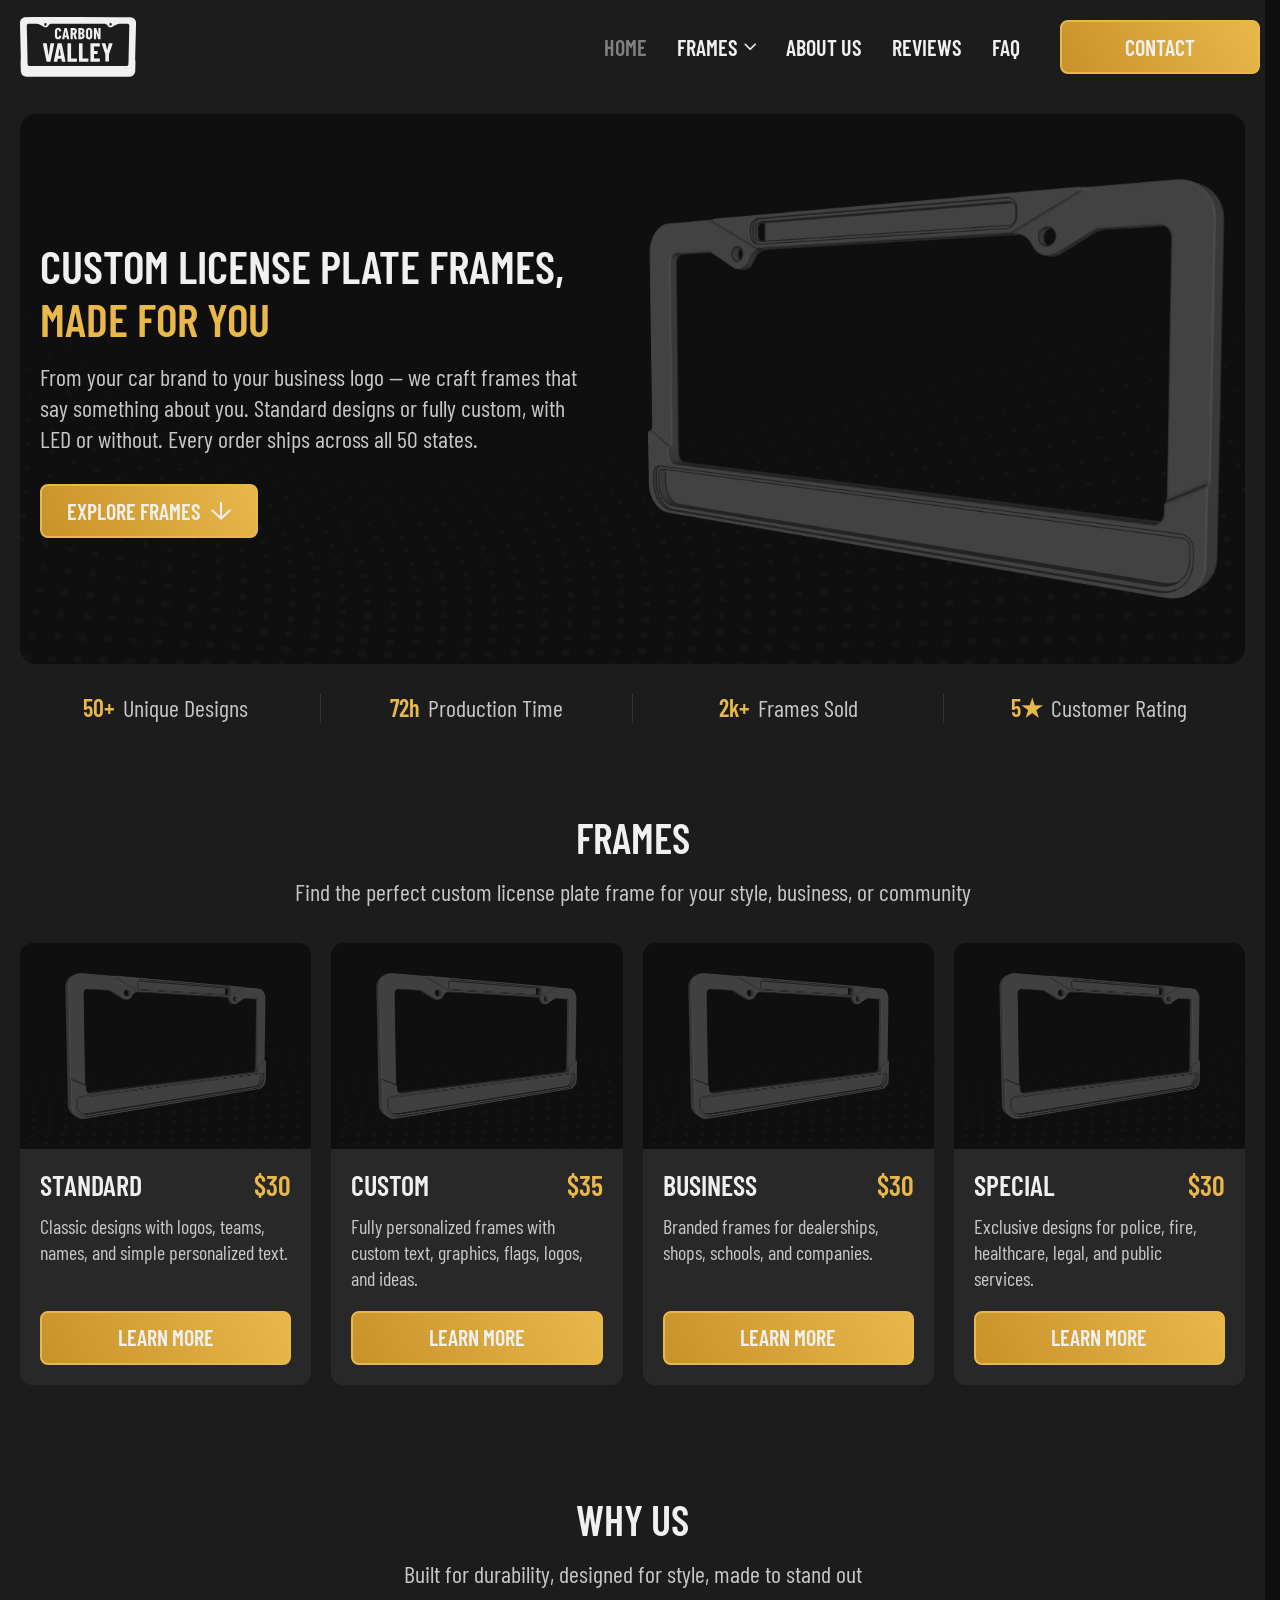
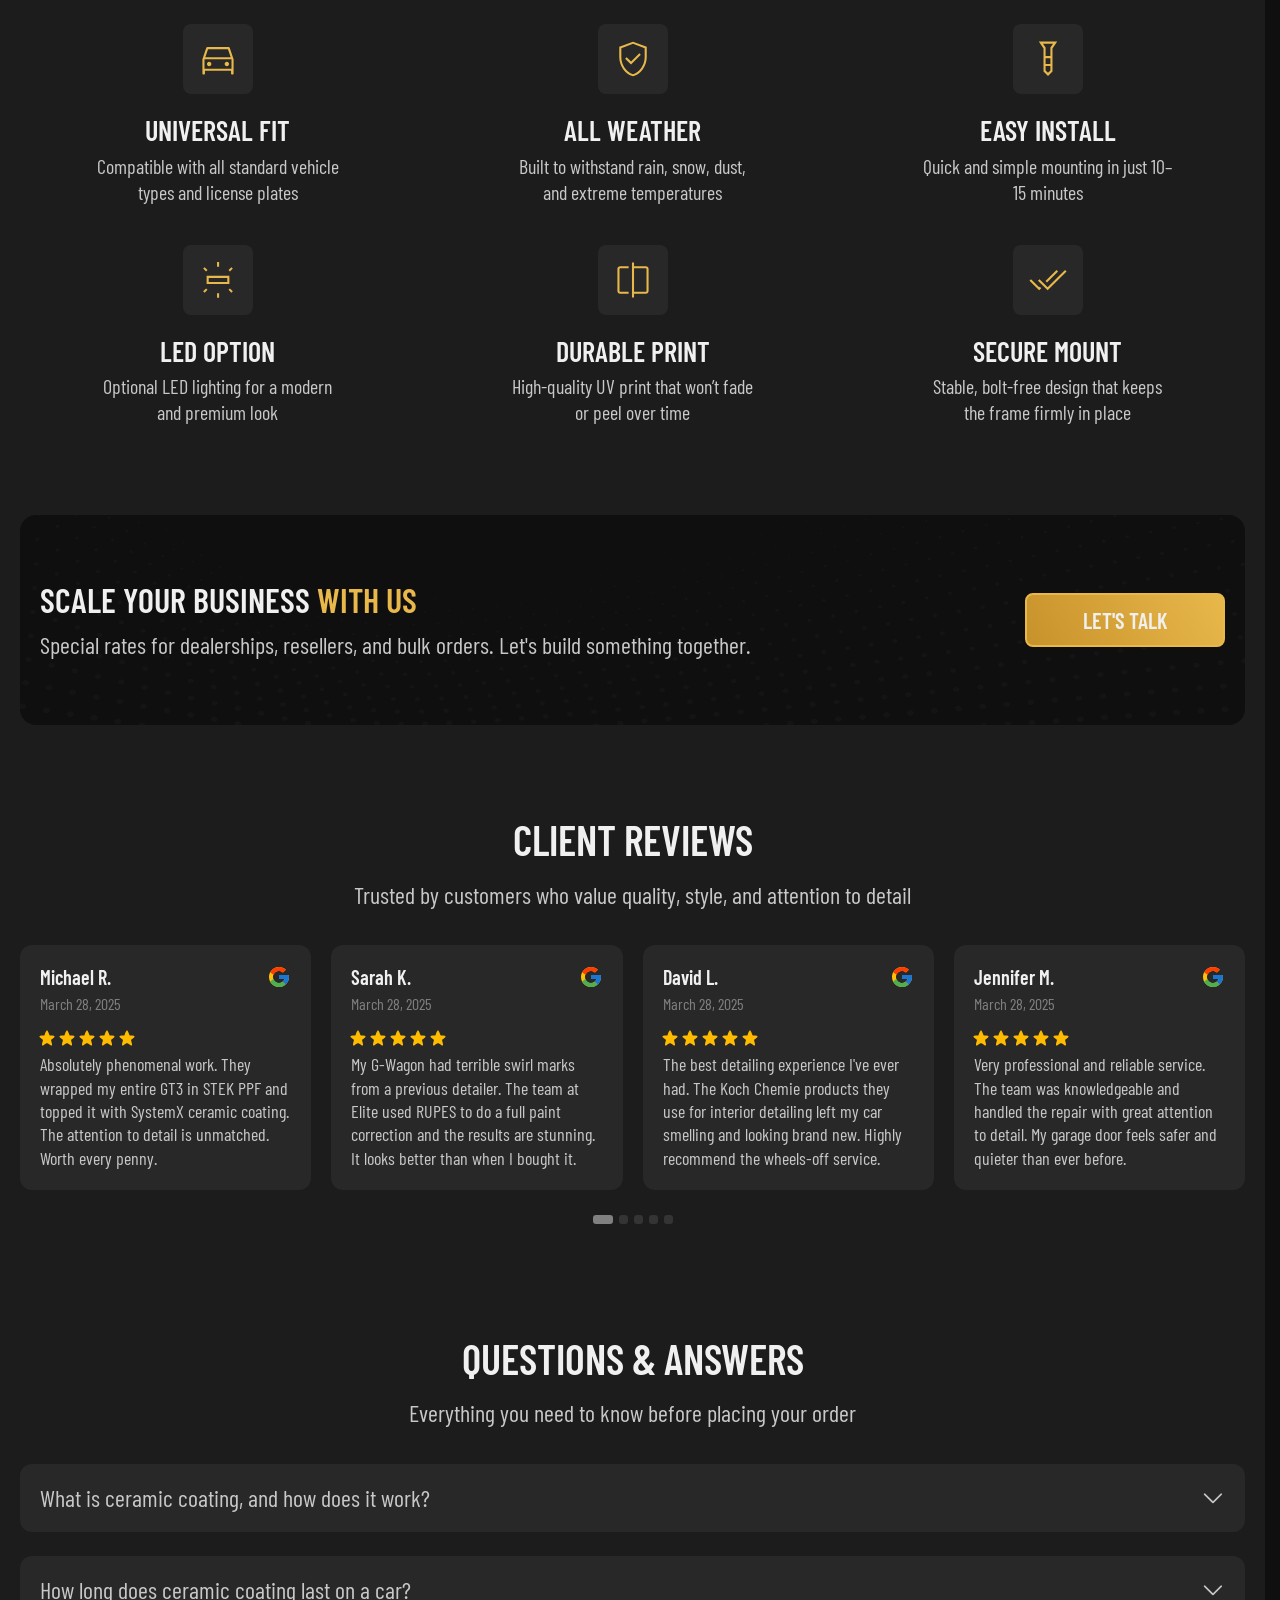
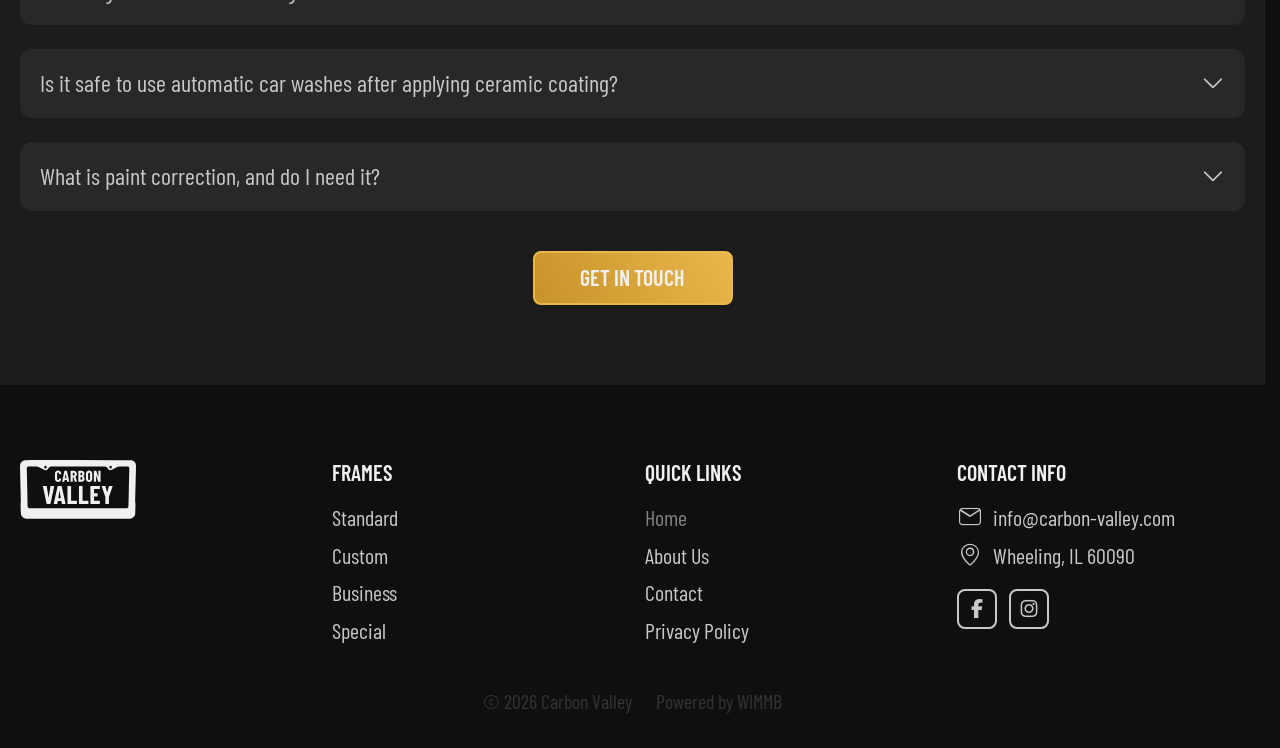
==== commit 4b38c589: "c2" ====
--- a/index.html
+++ b/index.html
@@ -179,7 +179,7 @@
 								<div class="swiper-slide">
 									<div class="frames__card">
 										<a class="frames__card-img" href="#">
-											<img src="img/hero_ramka-test.png" alt="frame">
+											<img src="img/hero_ramka-test-2.png" alt="frame">
 										</a>
 										<div class="frames__card-header">
 											<div class="frames__card-title h4">Standard</div>
@@ -198,7 +198,7 @@
 								<div class="swiper-slide">
 									<div class="frames__card">
 										<a class="frames__card-img" href="#">
-											<img src="img/hero_ramka-test.png" alt="frame">
+											<img src="img/hero_ramka-test-2.png" alt="frame">
 										</a>
 										<div class="frames__card-header">
 											<div class="frames__card-title h4">Custom</div>
@@ -217,7 +217,7 @@
 								<div class="swiper-slide">
 									<div class="frames__card">
 										<a class="frames__card-img" href="#">
-											<img src="img/hero_ramka-test.png" alt="frame">
+											<img src="img/hero_ramka-test-2.png" alt="frame">
 										</a>
 										<div class="frames__card-header">
 											<div class="frames__card-title h4">Business</div>
@@ -236,7 +236,7 @@
 								<div class="swiper-slide">
 									<div class="frames__card">
 										<a class="frames__card-img" href="#">
-											<img src="img/hero_ramka-test.png" alt="frame">
+											<img src="img/hero_ramka-test-2.png" alt="frame">
 										</a>
 										<div class="frames__card-header">
 											<div class="frames__card-title h4">Special</div>
@@ -599,7 +599,7 @@
 								<ul class="footer__conts conts-list">
 									<li><span class="_icon-email"></span><a href="mailto:info@carbon-valley.com">info@carbon-valley.com</a></li>
 									<!-- <li><span class="_icon-phone-call"></span><a href="tel:+11111">+1 (007) 000 0000</a></li> -->
-									<li><span class="_icon-locstion"></span>USA, IL 60000</li>
+									<li><span class="_icon-locstion"></span>Wheeling, IL 60090</li>
 								</ul>
 								<ul class="footer__soc soc-list">
 									<li><a href="#" target="_blank" title="facebook"><span class="_icon-facebook"></span></a></li>
--- a/css/fonts.css
+++ b/css/fonts.css
@@ -1,7 +1,7 @@
 @font-face {
     font-family: 'Barlow Condensed';
     src: local('Barlow Condensed Regular'), local('BarlowCondensed-Regular'),
-        url('BarlowCondensed-Regular.woff2') format('woff2');
+        url('../fonts/BarlowCondensed-Regular.woff2') format('woff2');
     font-weight: normal;
     font-style: normal;
 	font-display: swap;
@@ -10,7 +10,7 @@
 @font-face {
     font-family: 'Barlow Condensed';
     src: local('Barlow Condensed Italic'), local('BarlowCondensed-Italic'),
-        url('BarlowCondensed-Italic.woff2') format('woff2');
+        url('../fonts/BarlowCondensed-Italic.woff2') format('woff2');
     font-weight: normal;
     font-style: italic;
 	font-display: swap;
@@ -19,7 +19,7 @@
 @font-face {
     font-family: 'Barlow Condensed';
     src: local('Barlow Condensed SemiBold'), local('BarlowCondensed-SemiBold'),
-        url('BarlowCondensed-SemiBold.woff2') format('woff2');
+        url('../fonts/BarlowCondensed-SemiBold.woff2') format('woff2');
     font-weight: 600;
     font-style: normal;
 	font-display: swap;
@@ -28,7 +28,7 @@
 @font-face {
     font-family: 'Barlow Condensed';
     src: local('Barlow Condensed SemiBold Italic'), local('BarlowCondensed-SemiBoldItalic'),
-        url('BarlowCondensed-SemiBoldItalic.woff2') format('woff2');
+        url('../fonts/BarlowCondensed-SemiBoldItalic.woff2') format('woff2');
     font-weight: 600;
     font-style: italic;
 	font-display: swap;
--- a/css/icons-font.css
+++ b/css/icons-font.css
@@ -1,9 +1,9 @@
 @font-face {
   font-family: 'icons_font';
   src:
-    url('../fonts/icons_font.ttf?6nswok') format('truetype'),
-    url('../fonts/icons_font.woff?6nswok') format('woff'),
-    url('../fonts/icons_font.svg?6nswok#icons_font') format('svg');
+    url('../fonts/icons_font.ttf?rkr3jb') format('truetype'),
+    url('../fonts/icons_font.woff?rkr3jb') format('woff'),
+    url('../fonts/icons_font.svg?rkr3jb#icons_font') format('svg');
   font-weight: normal;
   font-style: normal;
   font-display: block;
@@ -111,3 +111,12 @@
 ._icon-tiktok:before {
   content: "\e91c";
 }
+._icon-telegram:before {
+  content: "\e91d";
+}
+._icon-whatsapp:before {
+  content: "\e91e";
+}
+._icon-viber:before {
+  content: "\e91f";
+}
--- a/css/main.css
+++ b/css/main.css
@@ -23,6 +23,8 @@
 	--accent-color: #E8B84B;
 	--accent2-color: #C8922A;
 
+	--error-color: #cf2727;
+
 	--border-radius-16: 16px;
 	--border-radius-12: 12px;
 	--border-radius-8: 8px;
@@ -36,23 +38,23 @@
 
 ::-webkit-input-placeholder {
 	opacity: 1;
-	color: var(--white-color);
+	color: var(--light-color);
 }
 ::-moz-placeholder {
 	opacity: 1;
-	color: var(--white-color);
+	color: var(--light-color);
 }
 :-ms-input-placeholder {
 	opacity: 1;
-	color: var(--white-color);
+	color: var(--light-color);
 }
 ::-ms-input-placeholder {
 	opacity: 1;
-	color: var(--white-color);
+	color: var(--light-color);
 }
 ::placeholder {
 	opacity: 1;
-	color: var(--white-color);
+	color: var(--light-color);
 }
 ::selection {
 	background-color: var(--mid-color);
@@ -220,6 +222,40 @@
 
 .hidden {
 	display: none;
+}
+
+input:not([type=checkbox], [type=radio]), textarea, select {
+	background-color: var(--grey-color);
+	font-size: 20px;
+	font-weight: 400;
+	color: var(--light-color);
+	height: 52px;
+	line-height: 52px;
+	padding: 0 15px;
+	border: 2px solid var(--grey-color);
+	border-radius: var(--border-radius-8);
+	width: 100%;
+	transition: all 0.3s ease;
+}
+
+textarea {
+	height: 118px;
+	padding: 15px 15px;
+	resize: none;
+	line-height: 1.4;
+}
+
+input:focus, textarea:focus, select:focus {
+	border-color: var(--mid-color);
+}
+
+input.invalid {
+	border-color: var(--error-color);
+}
+
+label {
+	font-size: 17px;
+	color: var(--mid-color);
 }
 
 @media only screen and (max-width: 1199.98px) {
@@ -763,7 +799,7 @@
 .conts-list li > span {
 	margin-top: 1px;
 	display: inline-block;
-	font-size: 24px;
+	font-size: 26px;
 	line-height: 1;
 }
 
@@ -808,6 +844,10 @@
 
 .soc-list li > a span {
 	font-size: 24px;
+}
+
+.soc-list li > a span._icon-telegram {
+	font-size: 20px;
 }
 
 .footer__bottom {
@@ -911,8 +951,12 @@
 	padding: 25px 0;
 }
 
-.sects-wrapper-2 {
+.sects-wrapper-b {
 	padding-bottom: 25px;
+}
+
+.sects-wrapper-t {
+	padding-top: 25px;
 }
 
 .sect {
@@ -1167,6 +1211,10 @@
 	overflow: hidden;
 }
 
+.hero__wrap.hw-2 {
+	background-position: 50% 84%;;
+}
+
 .hero__container {
 	display: flex;
 	gap: 30px;
@@ -1182,6 +1230,12 @@
 	max-width: 560px;
 }
 
+.hero2__content-inner {
+	max-width: 940px;
+	margin: 0 auto;
+	text-align: center;
+}
+
 .hero__title {
 	font-size: 46px;
 }
@@ -1193,6 +1247,10 @@
 .hero__desc {
 	margin-top: 15px;
 	font-size: 24px;
+}
+
+.hero__desc span {
+	display: inline-block;
 }
 
 .hero__buttons {
@@ -1472,6 +1530,10 @@
 	font-size: 34px;
 }
 
+.cta__info-title span {
+	color: var(--accent-color);
+}
+
 .cta__info-desc {
 	margin-top: 10px;
 	font-size: 24px;
@@ -1481,18 +1543,252 @@
 	display: inline-block;
 }
 
-
-
-
-
-
-
-
-
-
-
-
-
+.aboutus__content {
+	font-size: 22px;
+	margin: 0 auto;
+}
+
+.abphoto__items {
+	display: flex;
+	flex-wrap: wrap;
+	gap: 20px;
+}
+
+.abphoto__item {
+	flex: 0 1 calc(100% / 4 - 15px);
+	background-color: var(--dark-color);
+	position: relative;
+	display: block;
+	border-radius: var(--border-radius-12);
+	aspect-ratio: 1.3 / 1;
+	line-height: 0;
+	overflow: hidden;
+}
+
+.abphoto__item img {
+	width: 100%;
+	height: 100%;
+	object-fit: cover;
+	object-position: 50% 50%;
+	transform: scale(1);
+	opacity: 0.7;
+	transition: all 0.3s ease;
+	cursor: zoom-in;
+}
+
+.abphoto__item:hover img {
+	transform: scale(1.03);
+	opacity: 0.95;
+}
+
+.contact__info {
+	max-width: 560px;
+}
+
+.contact__title {
+	font-size: 34px;
+}
+
+.contact__desc {
+	margin-top: 10px;
+	font-size: 20px;
+}
+
+.contact__desc span {
+	display: inline-block;
+}
+
+.contact__conts {
+	margin-top: 20px;
+	font-size: 22px;
+}
+
+.contact__soc {
+	margin-top: 22px;
+}
+
+.contact__form-wrap {
+	position: relative;
+	padding: 30px 30px;
+	border: 2px dashed var(--grey-color);
+	border-radius: var(--border-radius-16);
+	overflow: hidden;
+}
+
+
+
+
+
+
+
+
+
+
+
+
+
+
+
+
+
+.bcrumbs {
+	background-color: var(--body-bgcolor);
+	padding: 0 0 15px;
+}
+
+.breadcrumbs {
+	max-width: fit-content;
+	color: var(--mid-color);
+	font-size: 16px;
+	font-weight: 400;
+	line-height: 20px;
+}
+
+.breadcrumbs a,
+.breadcrumbs li a {
+	color: var(--mid-color);
+}
+
+.breadcrumbs li a:hover {
+	color: var(--accent-color);
+}
+
+.breadcrumbs li {
+	margin: 0 !important;
+	padding: 0;
+	list-style: none;
+	display: inline;
+}
+
+.breadcrumbs .brd_spacer {	
+	margin: 0 3px;
+	color: var(--mid-color);
+}
+
+.breadcrumbs li.paged,
+.breadcrumbs li > span {
+	color: var(--mid-color);
+}
+
+/*-------------- Contact Form 7 --------------*/
+
+.contacts__form {
+	position: relative;
+}
+
+.form__line {
+	line-height: 1;
+	margin-bottom: 20px;
+}
+
+.form__line.p--min {
+	margin-bottom: 15px;
+}
+
+.form__line.p--none {
+	margin-bottom: 0;
+}
+
+.wpcf7-list-item {
+	display: block;
+	margin: 0 10px 0 0;
+}
+
+.wpcf7 .wpcf7-list-item > label input[type=checkbox] {
+	display: none;
+}
+
+.wpcf7 .wpcf7-list-item > label .wpcf7-list-item-label {
+	display: block;
+	position: relative;
+	padding: 2px 0 2px 26px;
+	color: var(--mid-color);
+}
+
+/*.wpcf7-list-item-label > a {
+	display: inline-block;
+}*/
+
+.wpcf7 .wpcf7-list-item > label .wpcf7-list-item-label::before {
+	position: absolute;
+	content: '';
+	display: block;
+	width: 18px;
+	height: 18px;
+	left: 0;
+	top: 2px;
+	background-color: var(--grey-color);
+	border: 2px solid var(--grey-color);
+	border-radius: 4px;
+	overflow: hidden;
+	z-index: 1;
+}
+
+.wpcf7 .wpcf7-list-item > label input[type="checkbox"]:checked + .wpcf7-list-item-label::before {
+    border-color: var(--grey-color);
+}
+
+.wpcf7 .wpcf7-not-valid .wpcf7-list-item > label input[type="checkbox"] + .wpcf7-list-item-label::before {
+	border-color: var(--error-color);
+}
+
+.wpcf7 .wpcf7-list-item > label input[type="checkbox"]:checked + .wpcf7-list-item-label::after {
+	position: absolute;
+	content: '✔';
+	display: block;
+	width: 18px;
+	height: 18px;
+	line-height: 18px;
+	text-align: center;
+	font-style: normal;
+	font-size: 12px;
+	font-weight: 400;
+	color: var(--accent-color);
+	left: 0;
+	top: 2px;
+	overflow: hidden;
+	z-index: 2;
+}
+
+.wpcf7 .wpcf7-form-control-wrap .wpcf7-not-valid {
+	border-color: var(--error-color);
+}
+
+.wpcf7-form-control-wrap {
+	display: block;
+	position: relative;
+}
+
+.wpcf7-form-control-wrap .wpcf7-not-valid-tip {
+	display: none !important;
+	position: absolute;
+	bottom: -17px;
+	padding: 2px 5px 0;
+	font-size: 12px;
+	line-height: 14px;
+}
+
+.wpcf7 .submitting button {
+	opacity: 0.8;
+	pointer-events: none;
+	cursor: not-allowed;
+}
+
+.wpcf7 form.invalid .wpcf7-response-output {
+	border-color: var(--error-color);
+}
+
+.wpcf7 .wpcf7-response-output {
+	display: block;
+	font-size: 14px;
+	line-height: 20px;
+	margin: 10px 0 0 !important;
+	padding: 5px 5px 0 !important;
+	border-width: 1px !important;
+	border-left: none !important;
+	border-right: none !important;
+	border-bottom: none !important;
+}
 
 /*-------------------------------------------*/
 /*------------------MEDIA--------------------*/
@@ -1550,6 +1846,9 @@
 	.statsbar__item {
 		font-size: 22px;
 	}
+	.aboutus__content {
+		font-size: 20px;
+	}
 }
 
 @media only screen and (max-width: 1079.98px) {
@@ -1561,7 +1860,7 @@
 @media only screen and (max-width: 991.98px) {
 	.two-cols {
 		flex-direction: column;
-		gap: 25px;
+		gap: 30px;
 	}
 	.two-cols__col {
 		flex: 0 1 auto;
@@ -1582,6 +1881,11 @@
 	}
 	.hero__content-inner {
 		max-width: 655px;
+		margin: 0 auto;
+		text-align: center;
+	}
+	.hero__buttons {
+		justify-content: center;
 	}
 	.hero__container {
 		flex-direction: column;
@@ -1596,14 +1900,32 @@
 	.reviews__carousel .swiper-slide {
 		width: calc(100% / 3 + 10%);
 	}
+	.aboutus-sect.sect,
+	.contact-sect.sect {
+		padding-top: 40px;
+	}
 	.statsbar__item {
 		font-size: 20px;
 	}
 	.toggle__header-title {
 		font-size: 22px;
 	}
+	.contact__title,
 	.cta__info-title {
 		font-size: 32px;
+	}
+	.abphoto__item {
+		flex: 0 1 calc(100% / 2 - 10px);
+	}
+	.contact__info {
+		margin: 0 auto;
+		text-align: center;
+	}
+	.contact__conts {
+		align-items: center;
+	}
+	.contact__soc {
+		justify-content: center;
 	}
 }
 
@@ -1640,6 +1962,9 @@
 		text-align: center;
 		gap: 25px;
 	}
+	.aboutus__content {
+		font-size: 18px;
+	}
 }
 
 @media only screen and (max-width: 599.98px) {
@@ -1670,13 +1995,26 @@
 		width: 0;
 		height: 0;
 	}
+	.breadcrumbs {
+		margin: 0 auto;
+	}
+	.contact__form-wrap {
+		padding: 22px 20px;
+	}
 }
 
 @media only screen and (max-width: 479.98px) {
+	.form__btn,
 	.cta__btn,
 	.psingle__btn,
 	.sect__btn,
 	.hero__btn {
 		width: 100%;
 	}
+	.abphoto__items {
+		gap: 12px;
+	}
+	.abphoto__item {
+		flex: 0 1 calc(100% / 2 - 6px);
+	}
 }
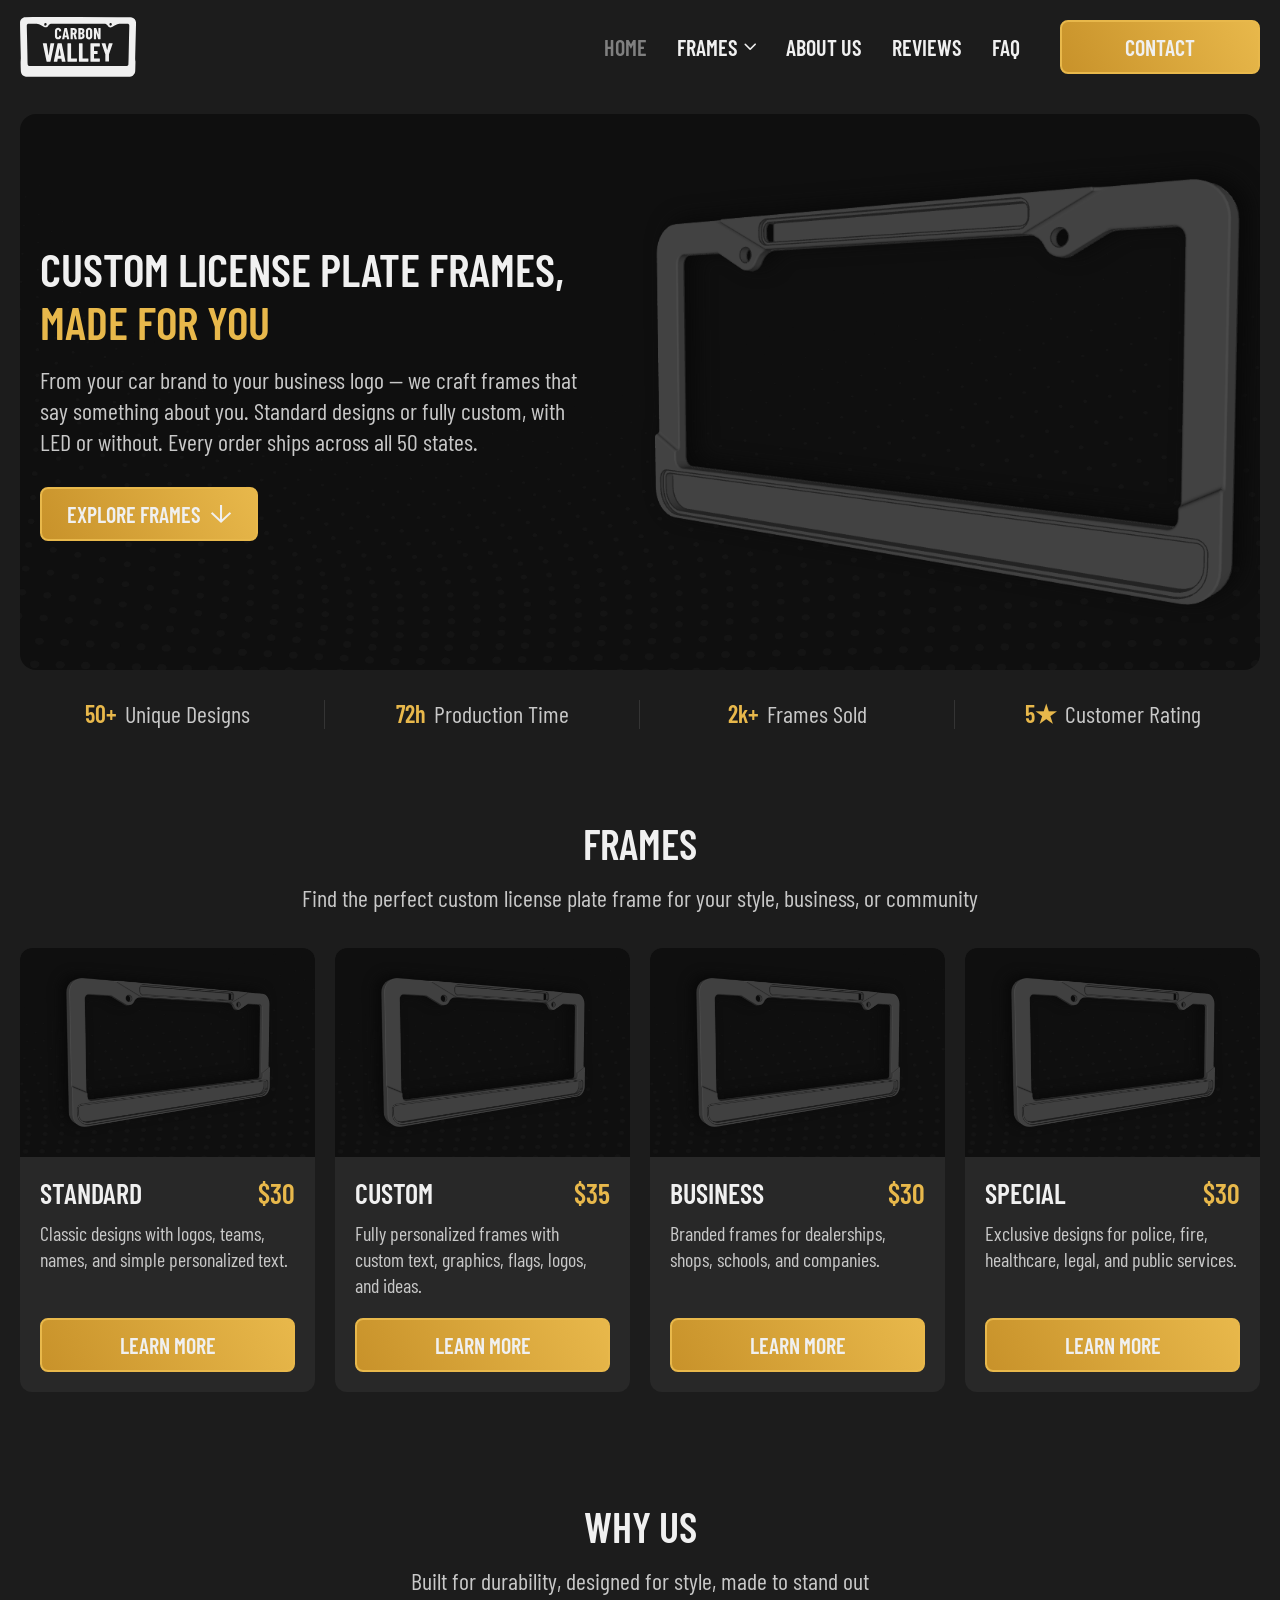
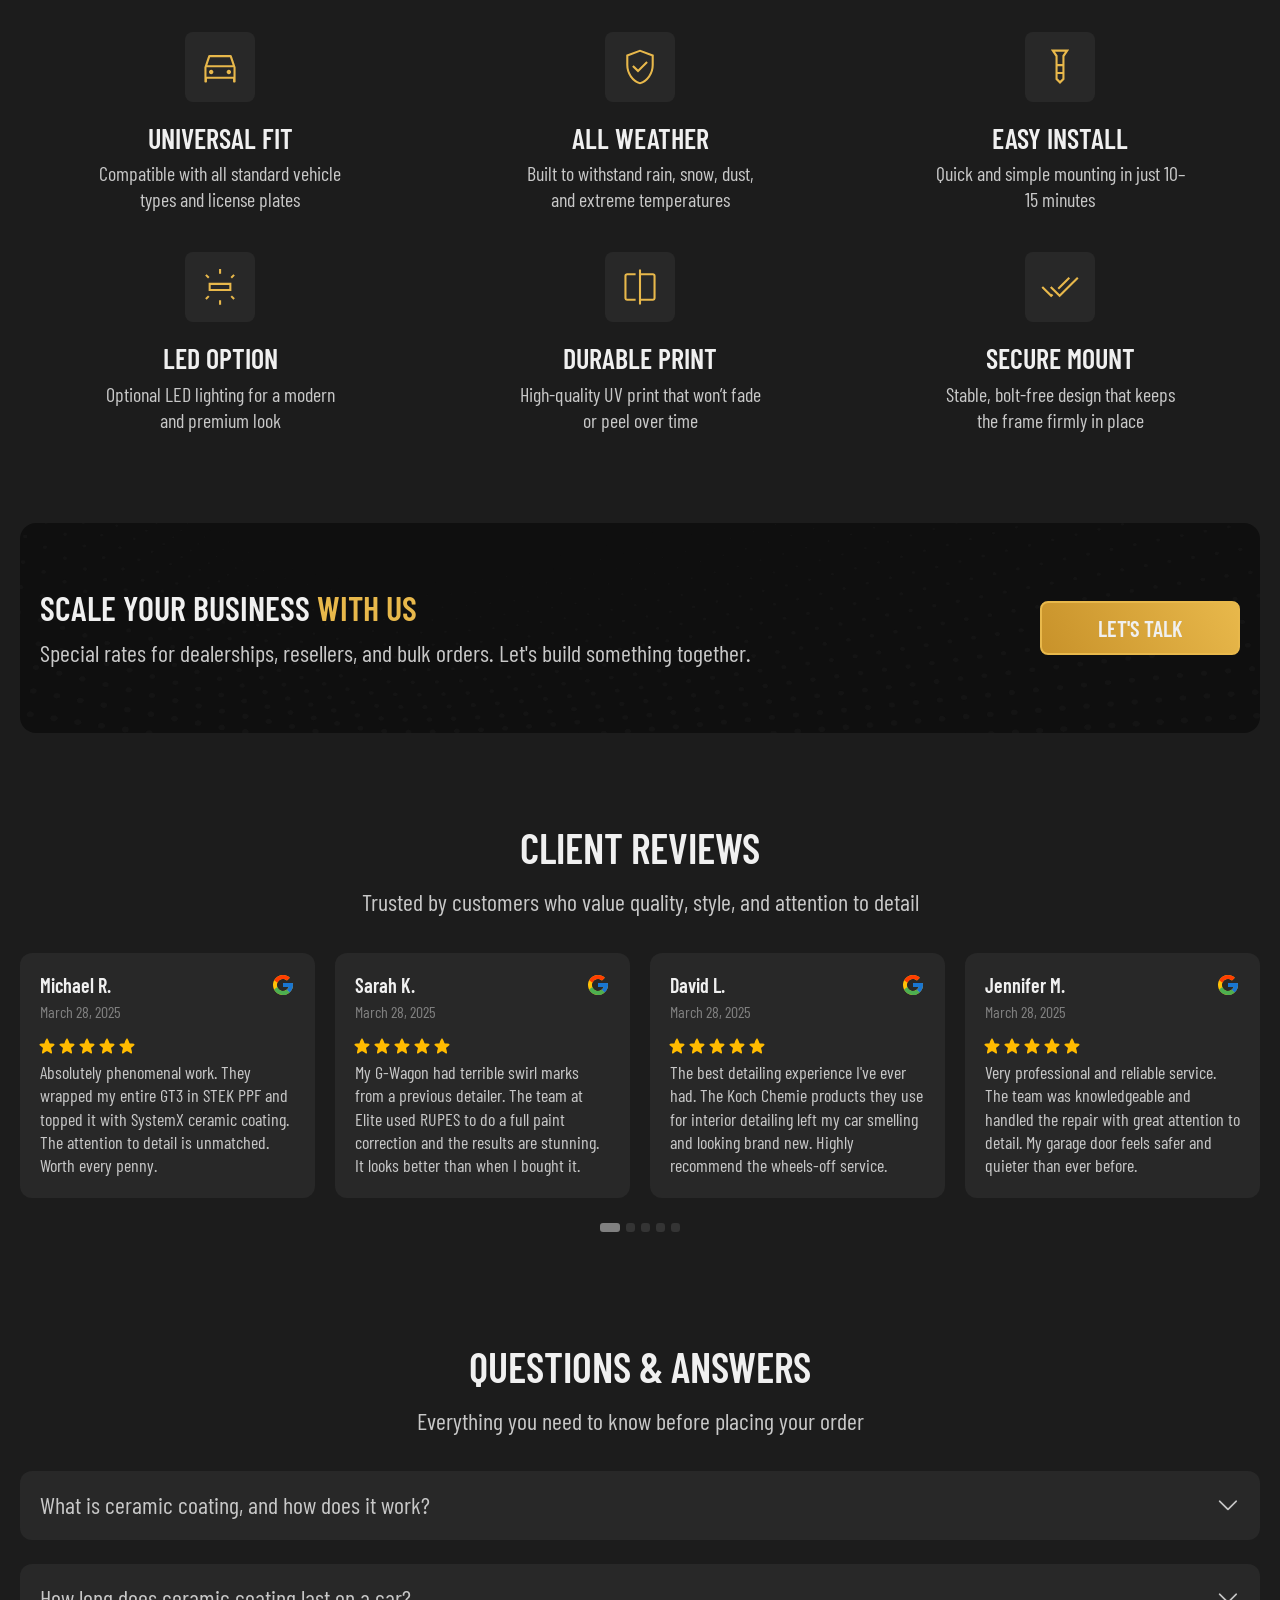
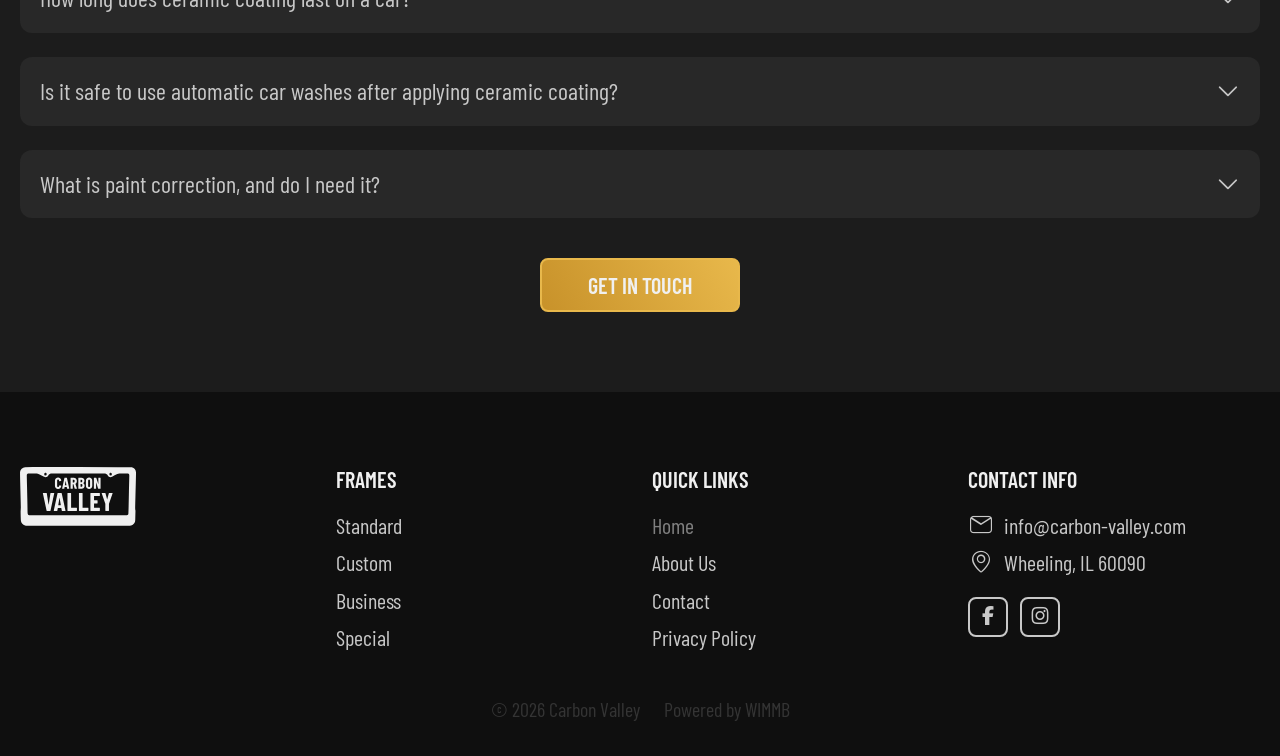
==== commit b7ee0d25: "c4-big" ====
--- a/index.html
+++ b/index.html
@@ -470,7 +470,7 @@
 					</div>
 				</section>
 
-				<section id="faq" class="faq-sect sect sect--home bg--image">
+				<section id="faq" class="faq-sect sect">
 					<div class="faq__container">
 						<div class="sect-header">
 							<h2 class="sheader__title">Questions & Answers</h2>
@@ -487,7 +487,7 @@
 									</button>
 								</div>
 								<div class="toggle__content text-block" itemscope itemprop="acceptedAnswer" itemtype="https://schema.org/Answer">
-									<p>Ceramic coating is a liquid polymer applied to your vehicle’s exterior that chemically bonds with the paint, creating a durable, protective layer with a high-gloss finish.</p>
+									<p>Soon...</p>
 								</div>
 							</div>
 							<div class="block__toggle">
--- a/css/main.css
+++ b/css/main.css
@@ -17,6 +17,7 @@
 	--dark-color: #1C1C1C;
 	--gray-color: #282828;
 	--grey-color: #343434;
+	--grey2-color: #555555;
 	--mid-color: #808080;
 	--light-color: #C8C8C8;
 	--white-color: #F0F0F0;
@@ -59,10 +60,6 @@
 ::selection {
 	background-color: var(--mid-color);
 	color: var(--white-color);
-}
-
-html {
-	scrollbar-gutter: stable;
 }
 
 body {
@@ -239,10 +236,14 @@
 }
 
 textarea {
-	height: 118px;
+	min-height: 118px;
 	padding: 15px 15px;
-	resize: none;
+	resize: vertical;
 	line-height: 1.4;
+}
+
+.long--textarea textarea {
+	min-height: 148px;
 }
 
 input:focus, textarea:focus, select:focus {
@@ -388,7 +389,12 @@
 	padding-left: inherit;
 	padding-right: inherit;
 	margin: inherit;
-	--fancybox-bg: rgba(12, 12, 12, 0.7);
+	backdrop-filter: blur(4px);
+	--fancybox-bg: rgba(12, 12, 12, 0.8);
+}
+
+.fancybox__content {
+	padding: 0 5px !important;
 }
 
 .header {
@@ -1051,7 +1057,9 @@
 }
 
 .two-cols__col {
-	flex: 0 1 50%;
+	flex: 0 0 calc(50% - 20px);
+	width: calc(50% - 20px);
+	min-width: 0;
 }
 
 .carousel__navigation {
@@ -1266,6 +1274,11 @@
 	text-align: center;
 }
 
+.hero__slider > img {
+	pointer-events: none;
+	filter: drop-shadow(10px -5px 10px #090909);
+}
+
 .statsbar {
 	position: relative;
 	padding: 10px 0;
@@ -1337,16 +1350,18 @@
 	background-color: var(--black-color);
 	background-image: url('../img/bg_hero-sect-01.png');
   	background-repeat: no-repeat;
-  	background-size: auto 400px;
+  	background-size: auto 420px;
   	background-position: bottom center;
 	padding: 30px 20px;
 	text-align: center;
 }
 
 .frames__card-img img {
+	filter: drop-shadow(-6px -3px 6px #090909);
 	transform: scale(1);
 	transition: all 0.3s ease;
 	max-width: 80%;
+	pointer-events: none;
 }
 
 .frames__card:hover .frames__card-img img {
@@ -1556,7 +1571,7 @@
 
 .abphoto__item {
 	flex: 0 1 calc(100% / 4 - 15px);
-	background-color: var(--dark-color);
+	background-color: var(--gray-color);
 	position: relative;
 	display: block;
 	border-radius: var(--border-radius-12);
@@ -1572,11 +1587,13 @@
 	object-position: 50% 50%;
 	transform: scale(1);
 	opacity: 0.7;
+	filter: grayscale(100%);
 	transition: all 0.3s ease;
 	cursor: zoom-in;
 }
 
 .abphoto__item:hover img {
+	filter: grayscale(0);
 	transform: scale(1.03);
 	opacity: 0.95;
 }
@@ -1607,6 +1624,7 @@
 	margin-top: 22px;
 }
 
+.frameinfo__form-wrap,
 .contact__form-wrap {
 	position: relative;
 	padding: 30px 30px;
@@ -1615,21 +1633,221 @@
 	overflow: hidden;
 }
 
-
-
-
-
-
-
-
-
-
-
-
-
-
-
-
+.seotxt__content {
+	background-color: var(--gray-color);
+	border-radius: var(--border-radius-16);
+	padding: 20px 20px 0;
+	overflow: hidden;
+}
+
+.seotxt__text {
+	position: relative;
+	overflow: hidden;
+    max-height: 280px;
+    transition: max-height 0.3s ease, padding-bottom 0.3s ease;
+}
+
+/*.seotxt__text.seo--active {
+	max-height: 2000px;
+}*/
+
+.seotxt__buttons {
+	padding-top: 22px;
+	text-align: center;
+	background-color: var(--gray-color);
+	position: relative;
+	text-align: center;
+	transition: all 0.5s ease;
+	-webkit-box-shadow: 0px -16px 35px 16px var(--gray-color);
+	-moz-box-shadow: 0px -16px 35px 16px var(--gray-color);
+	box-shadow: 0px -16px 35px 16px var(--gray-color);
+	z-index: 2;
+}
+
+.seotxt__buttons.shadow--none {
+	-webkit-box-shadow: 0px 0px 0px 0px rgba(0,0,0,0);
+	-moz-box-shadow: 0px 0px 0px 0px rgba(0,0,0,0);
+	box-shadow: 0px 0px 0px 0px rgba(0,0,0,0);
+}
+
+.seotxt__btn.btn {
+	background: var(--grey-color);
+	border-radius: var(--border-radius-8) var(--border-radius-8) 0 0;
+	border-bottom: none;
+	border-color: var(--grey-color);
+	color: var(--light-color);
+	height: 42px;
+	font-size: 18px;
+}
+
+.seotxt__btn.btn:hover {
+	border-color: var(--accent-color);
+	color: var(--dark-color);
+}
+
+.seotxt__btn.btn--active .btn__text,
+.seotxt__btn .btn__text2 {
+	display: none;
+}
+
+.seotxt__btn.btn--active .btn__text2 {
+	display: inherit;
+}
+
+.seotxt__btn .btn__icon {
+	font-size: 16px;
+	transform: rotateX(0);
+	transition: all 0.3s ease;
+}
+.seotxt__btn.btn--active .btn__icon {
+	transform: rotateX(180deg);
+}
+
+.frame-slider {
+	display: flex;
+	align-items: center;
+	justify-content: center;
+	border-radius: var(--border-radius-16);
+	aspect-ratio: 1.3 / 1;
+	background-color: var(--black-color);
+	background-image: url('../img/bg_hero-sect-01.png');
+	background-repeat: no-repeat;
+	background-size: auto 600px;
+	background-position: bottom center;
+	padding: 30px 25px;
+	text-align: center;
+	overflow: hidden;
+}
+
+.frame-slider > img {
+	max-width: 85%;
+	filter: drop-shadow(-10px -5px 10px #090909);
+	pointer-events: none;
+	display: none;
+}
+
+.frame-slider > img.fl--active {
+	display: block;
+}
+
+.frameinfo__items {
+	margin-top: 20px;
+	display: flex;
+	flex-wrap: wrap;
+	gap: 20px;
+}
+
+.frameinfo__item {
+	flex: 0 1 calc(100% / 2 - 10px);
+	background-color: var(--black-color);
+	background-image: url('../img/bg_hero-sect-01.png');
+	background-repeat: no-repeat;
+	background-size: auto 450px;
+	background-position: 50% 80%;
+	position: relative;
+	display: flex;
+	align-items: center;
+	justify-content: center;
+	border-radius: var(--border-radius-12);
+	aspect-ratio: 1.8 / 1;
+	padding: 20px;
+	cursor: zoom-in;
+	overflow: hidden;
+}
+
+.frameinfo__item:nth-child(n+5) {
+	display: none;
+}
+
+.frameinfo__item > img {
+	filter: drop-shadow(0 -4px 6px #090909);
+	pointer-events: none;
+	max-width: 86%;
+	opacity: 0.7;
+	filter: grayscale(100%);
+	transition: all 0.3s ease;
+}
+
+.frameinfo__item:hover > img {
+	filter: grayscale(0);
+	opacity: 0.95;
+}
+
+.frameinfo__info {}
+
+.frameinfo__title {
+	font-size: 34px;
+}
+
+.frameinfo__desc {
+	margin-top: 10px;
+}
+
+.frameinfo__desc span {
+	display: inline-block;
+}
+
+.frameinfo__desc a {
+	display: inline-block;
+	text-decoration: underline;
+	text-decoration-color: var(--accent-color);
+	text-decoration-thickness: 1px;
+	text-underline-offset: 4px;
+}
+
+.frameinfo__prices {
+	margin-top: 28px;
+	display: flex;
+	gap: 20px;
+}
+
+.frameinfo__price {
+	background-color: var(--gray-color);
+	border-radius: var(--border-radius-12);
+	border: 2px solid var(--mid-color);
+	padding: 10px 20px;
+	min-width: 125px;
+	display: flex;
+	flex-direction: column;
+	gap: 4px;
+	font-size: 18px;
+	color: var(--light-color);
+	line-height: 1.2;
+	text-align: center;
+	overflow: hidden;
+}
+
+.frameinfo__price.led {
+	border-color: var(--accent2-color);
+	color: var(--accent-color);
+}
+
+.frameinfo__price-title {
+	font-weight: 600;
+	color: var(--white-color);
+}
+
+.frameinfo__price-num {
+	font-size: 28px;
+	font-weight: 600;
+	color: var(--white-color);
+}
+
+.led .frameinfo__price-num {
+	color: var(--accent-color);
+}
+
+.frameinfo__price-num span {
+	font-size: 16px;
+	font-weight: 400;
+	color: var(--light-color);
+}
+
+.frameinfo__form-wrap {
+	margin-top: 30px;
+}
+
+/*-------------- Addition css --------------*/
 
 .bcrumbs {
 	background-color: var(--body-bgcolor);
@@ -1672,12 +1890,88 @@
 
 /*-------------- Contact Form 7 --------------*/
 
+.file-upload {
+	display: flex;
+	gap: 12px;
+}
+
+#file_input {
+	display: none;
+}
+
+.file-btn.btn {
+	align-self: flex-start;
+	font-size: 20px;
+	font-weight: 400;
+	text-transform: none;
+	min-width: 135px;
+	height: 42px;
+	border-color: var(--grey-color);
+	background: var(--grey-color);
+	color: var(--light-color);
+	padding: 0 15px;
+}
+
+.file-btn.btn:hover {
+	background: var(--mid-color);
+	border-color: var(--mid-color);
+	color: var(--dark-color);
+}
+
+.file-btn.btn::after {
+	display: none !important;
+}
+
+.file-list {
+	width: 100%;
+	min-width: 0;
+	padding: 4px;
+	border: 2px solid var(--grey-color);
+	border-radius: var(--border-radius-8);
+	display: flex;
+	flex-direction: column;
+	gap: 4px;
+}
+.file-item {
+	display: flex;
+	align-items: center;
+	justify-content: space-between;
+	background: var(--grey-color);
+	border-radius: 4px;
+	padding: 2px 8px 4px 12px;
+	height: 31px;
+}
+
+.file-item__name {
+	font-size: 15px;
+	color: var(--light-color);
+	white-space: nowrap;
+	overflow: hidden;
+	text-overflow: ellipsis;
+	max-width: 88%;
+}
+.file-remove {
+	color: var(--light-color);
+	cursor: pointer;
+	font-size: 22px;
+	font-weight: 400;
+	width: 16px;
+	line-height: 1;
+	padding: 0;
+	flex-shrink: 0;
+	transition: color 0.2s ease;
+}
+
+.file-remove:hover {
+	color: var(--accent-color);
+}
+
 .contacts__form {
 	position: relative;
 }
 
 .form__line {
-	line-height: 1;
+	line-height: 1.1;
 	margin-bottom: 20px;
 }
 
@@ -1687,6 +1981,20 @@
 
 .form__line.p--none {
 	margin-bottom: 0;
+}
+
+.form__line.txt--line {
+	padding-left: 10px;
+	padding-bottom: 2px;
+	border-left: 5px solid var(--mid-color);
+	border-radius: var(--border-radius-8);
+	font-size: 17px;
+	color: var(--mid-color);
+	margin-bottom: 8px;
+}
+
+.txt--line span {
+	display: inline-block;
 }
 
 .wpcf7-list-item {
@@ -1811,11 +2119,12 @@
 		transform: none !important;
 	}
 	.two-cols {
-		gap: 20px;
-	}
-	/*.sect .text-block {
-		font-size: 16px;
-	}*/
+		gap: 30px;
+	}
+	.two-cols__col {
+		flex: 0 0 calc(50% - 15px);
+		width: calc(50% - 15px);
+	}
 	.sect {
 		padding: 50px 0;
 	}
@@ -1863,8 +2172,8 @@
 		gap: 30px;
 	}
 	.two-cols__col {
-		flex: 0 1 auto;
-		width: 100%;
+		flex: 0 0 100%;
+        width: 100%;
 	}
 	.sheader__title {
 		font-size: 34px;
@@ -1910,6 +2219,7 @@
 	.toggle__header-title {
 		font-size: 22px;
 	}
+	.frameinfo__title,
 	.contact__title,
 	.cta__info-title {
 		font-size: 32px;
@@ -1927,10 +2237,6 @@
 	.contact__soc {
 		justify-content: center;
 	}
-}
-
-@media only screen and (max-width: 859.98px) {
-
 }
 
 @media only screen and (max-width: 767.98px) {
@@ -1968,9 +2274,6 @@
 }
 
 @media only screen and (max-width: 599.98px) {
-	/*.carousel__pagination {
-		display: none;
-	}*/
 	.def-carousel .swiper-slide {
 		width: 90%;
 	}
@@ -1998,6 +2301,7 @@
 	.breadcrumbs {
 		margin: 0 auto;
 	}
+	.frameinfo__form-wrap,
 	.contact__form-wrap {
 		padding: 22px 20px;
 	}
@@ -2011,9 +2315,12 @@
 	.hero__btn {
 		width: 100%;
 	}
+	.frameinfo__prices,
+	.frameinfo__items,
 	.abphoto__items {
 		gap: 12px;
 	}
+	.frameinfo__item,
 	.abphoto__item {
 		flex: 0 1 calc(100% / 2 - 6px);
 	}
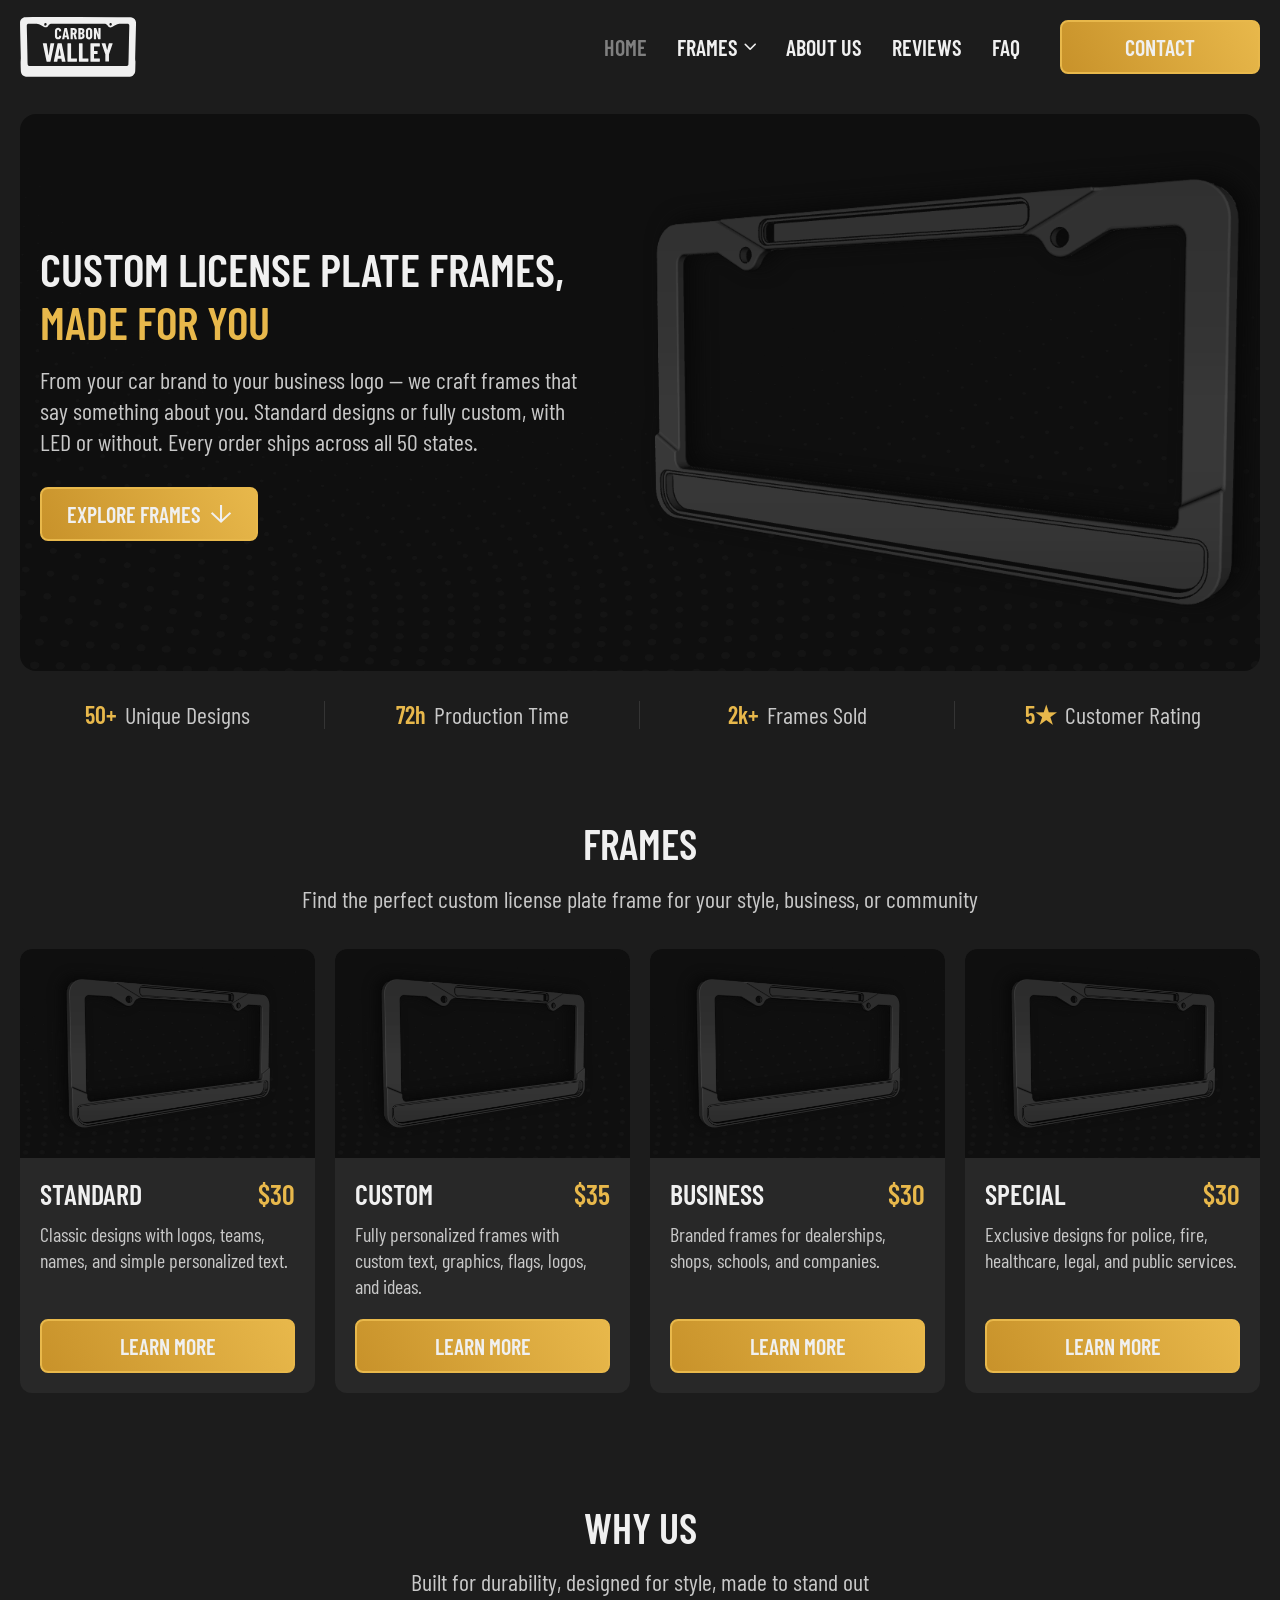
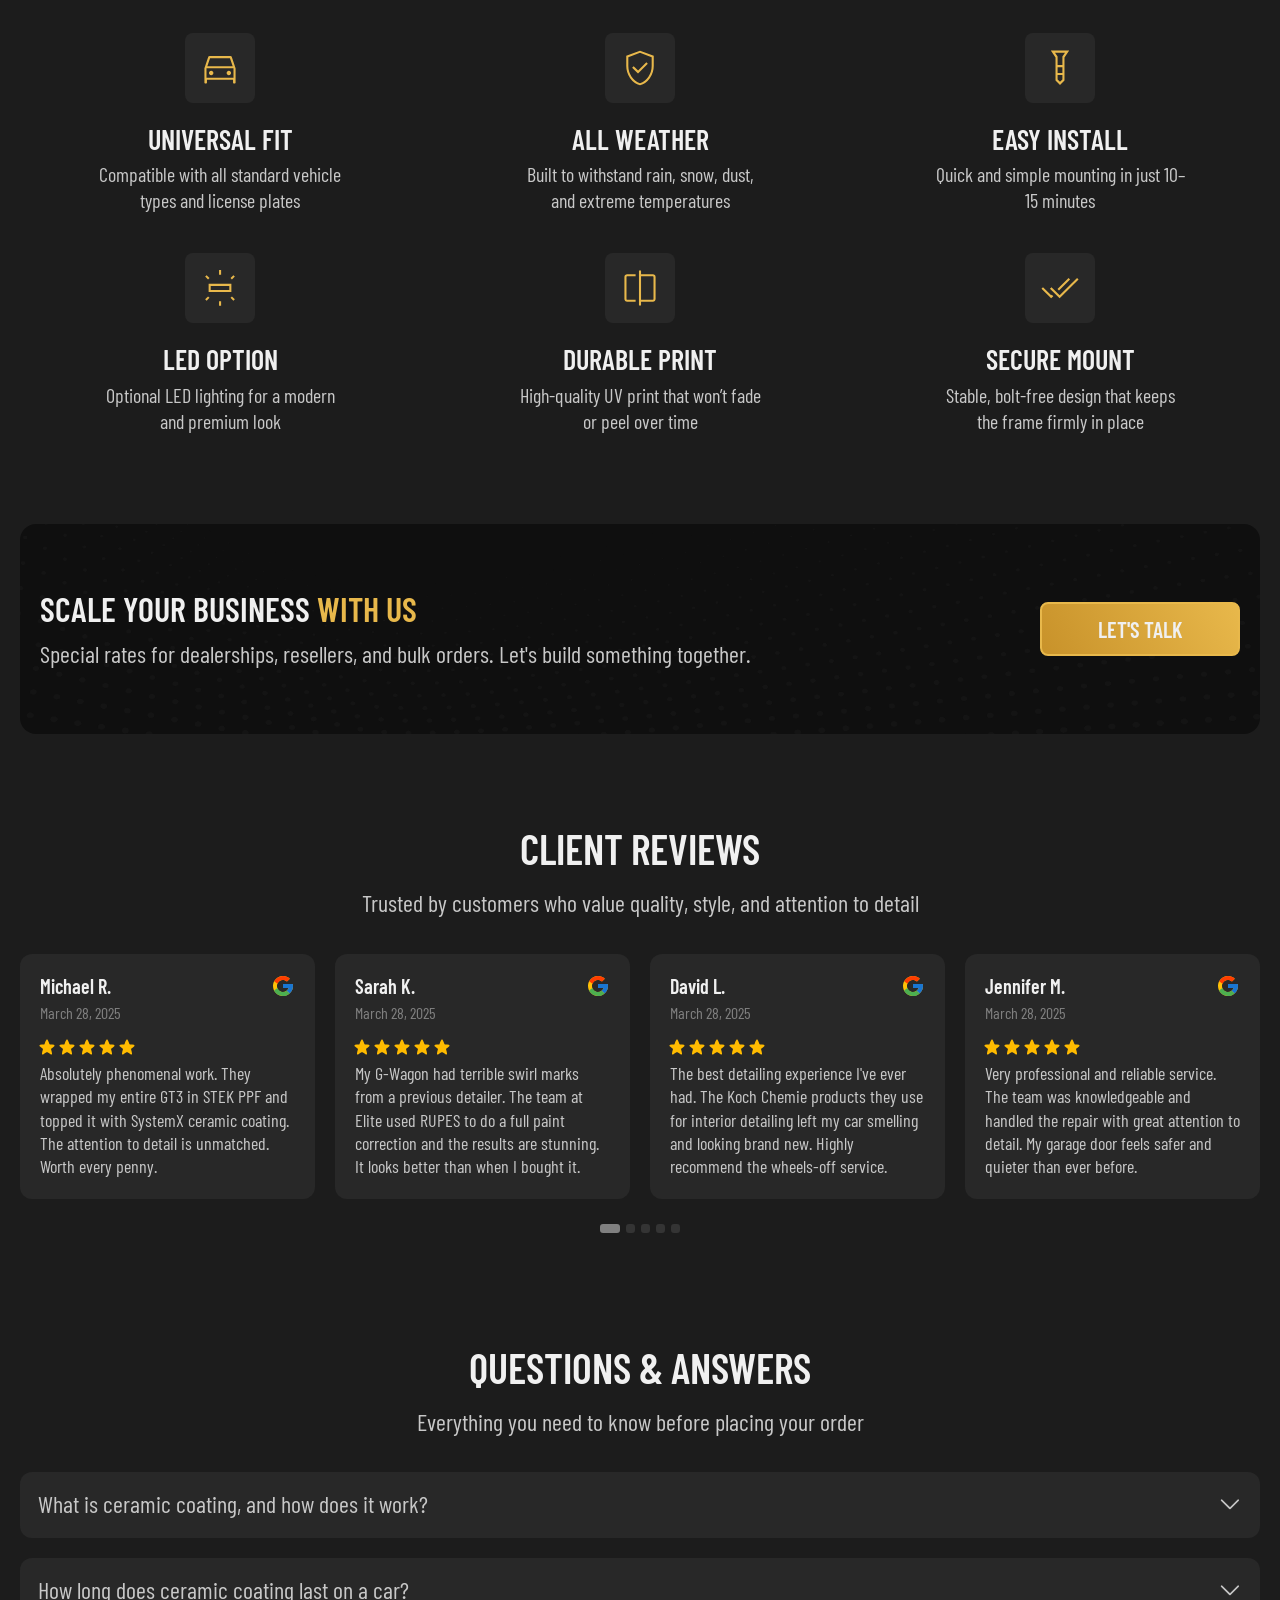
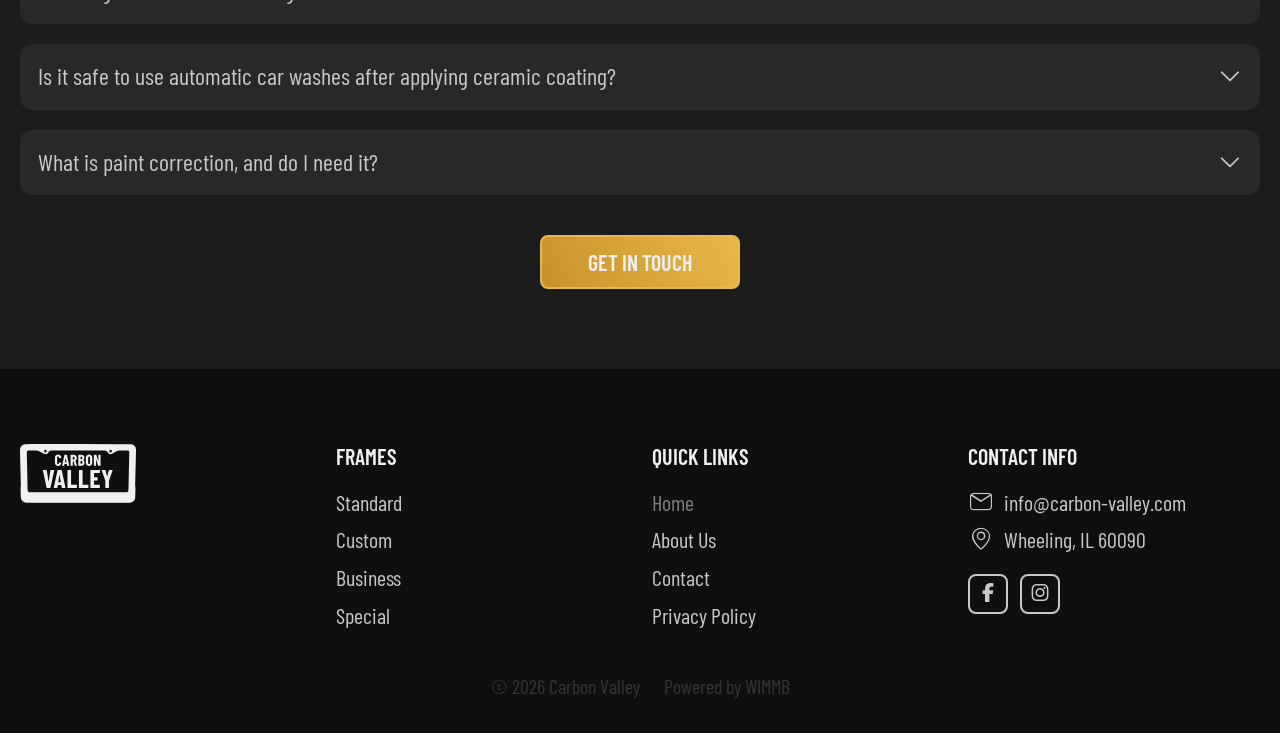
==== commit a8a33175: "c6" ====
--- a/index.html
+++ b/index.html
@@ -125,7 +125,7 @@
 						</div>
 						<div class="hero__media">
 							<div class="hero__slider">
-								<img src="img/hero_ramka-test.png" alt="frame">
+								<img src="img/hero_ramka-test1.png" alt="frame">
 							</div>
 						</div>
 					</div>
@@ -179,7 +179,7 @@
 								<div class="swiper-slide">
 									<div class="frames__card">
 										<a class="frames__card-img" href="#">
-											<img src="img/hero_ramka-test-2.png" alt="frame">
+											<img src="img/hero_ramka-test-21.png" alt="frame">
 										</a>
 										<div class="frames__card-header">
 											<div class="frames__card-title h4">Standard</div>
@@ -198,7 +198,7 @@
 								<div class="swiper-slide">
 									<div class="frames__card">
 										<a class="frames__card-img" href="#">
-											<img src="img/hero_ramka-test-2.png" alt="frame">
+											<img src="img/hero_ramka-test-21.png" alt="frame">
 										</a>
 										<div class="frames__card-header">
 											<div class="frames__card-title h4">Custom</div>
@@ -217,7 +217,7 @@
 								<div class="swiper-slide">
 									<div class="frames__card">
 										<a class="frames__card-img" href="#">
-											<img src="img/hero_ramka-test-2.png" alt="frame">
+											<img src="img/hero_ramka-test-21.png" alt="frame">
 										</a>
 										<div class="frames__card-header">
 											<div class="frames__card-title h4">Business</div>
@@ -236,7 +236,7 @@
 								<div class="swiper-slide">
 									<div class="frames__card">
 										<a class="frames__card-img" href="#">
-											<img src="img/hero_ramka-test-2.png" alt="frame">
+											<img src="img/hero_ramka-test-21.png" alt="frame">
 										</a>
 										<div class="frames__card-header">
 											<div class="frames__card-title h4">Special</div>
--- a/css/main.css
+++ b/css/main.css
@@ -1131,12 +1131,12 @@
 .block__toggles {
 	display: flex;
 	flex-direction: column;
-	gap: 24px;
+	gap: 20px;
 }
 
 .block__toggle {
 	background-color: var(--gray-color);
-	padding: 20px 20px 0;
+	padding: 18px 18px 0;
 	border-radius: var(--border-radius-12);
 	transition: all 0.3s ease;
 	overflow: hidden;
@@ -1149,7 +1149,7 @@
 	align-items: start;
 	gap: 14px;
 	cursor: pointer;
-	padding-bottom: 20px;
+	padding-bottom: 19px;
 }
 
 .toggle__header-title {
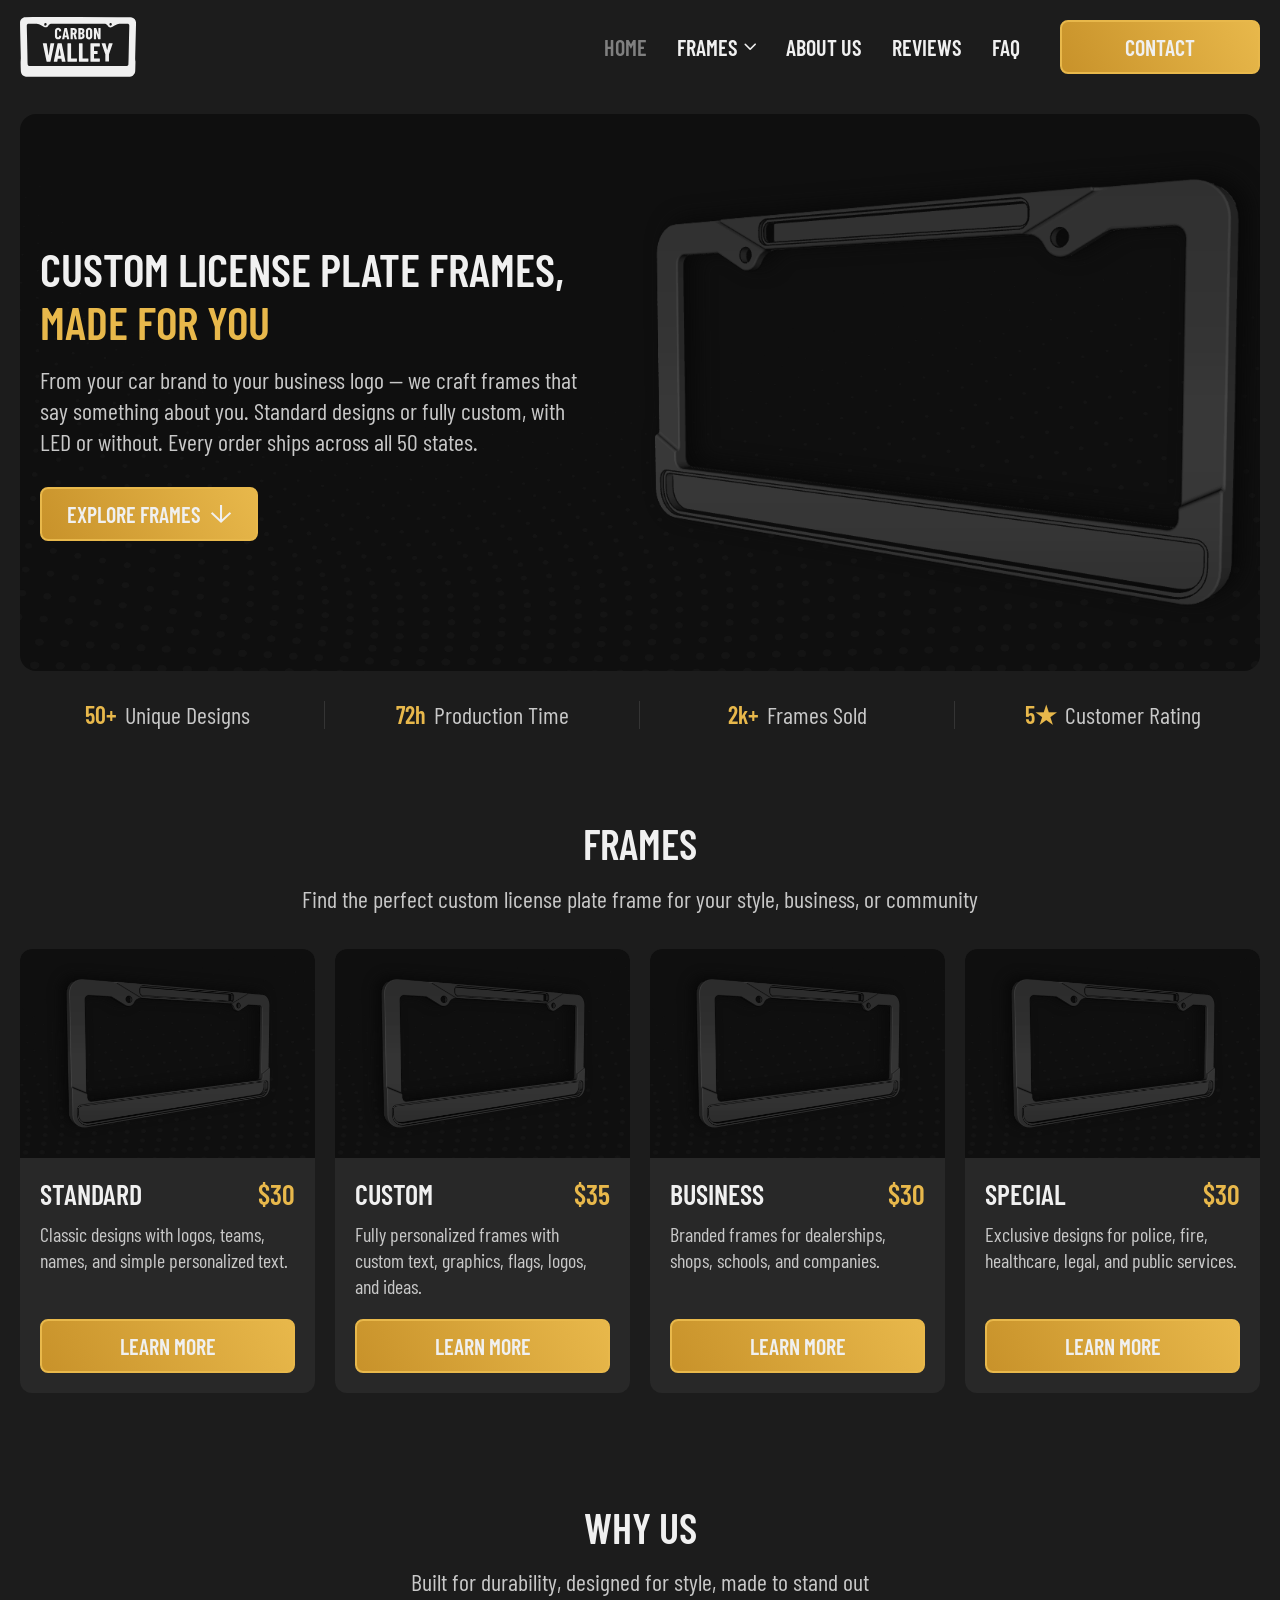
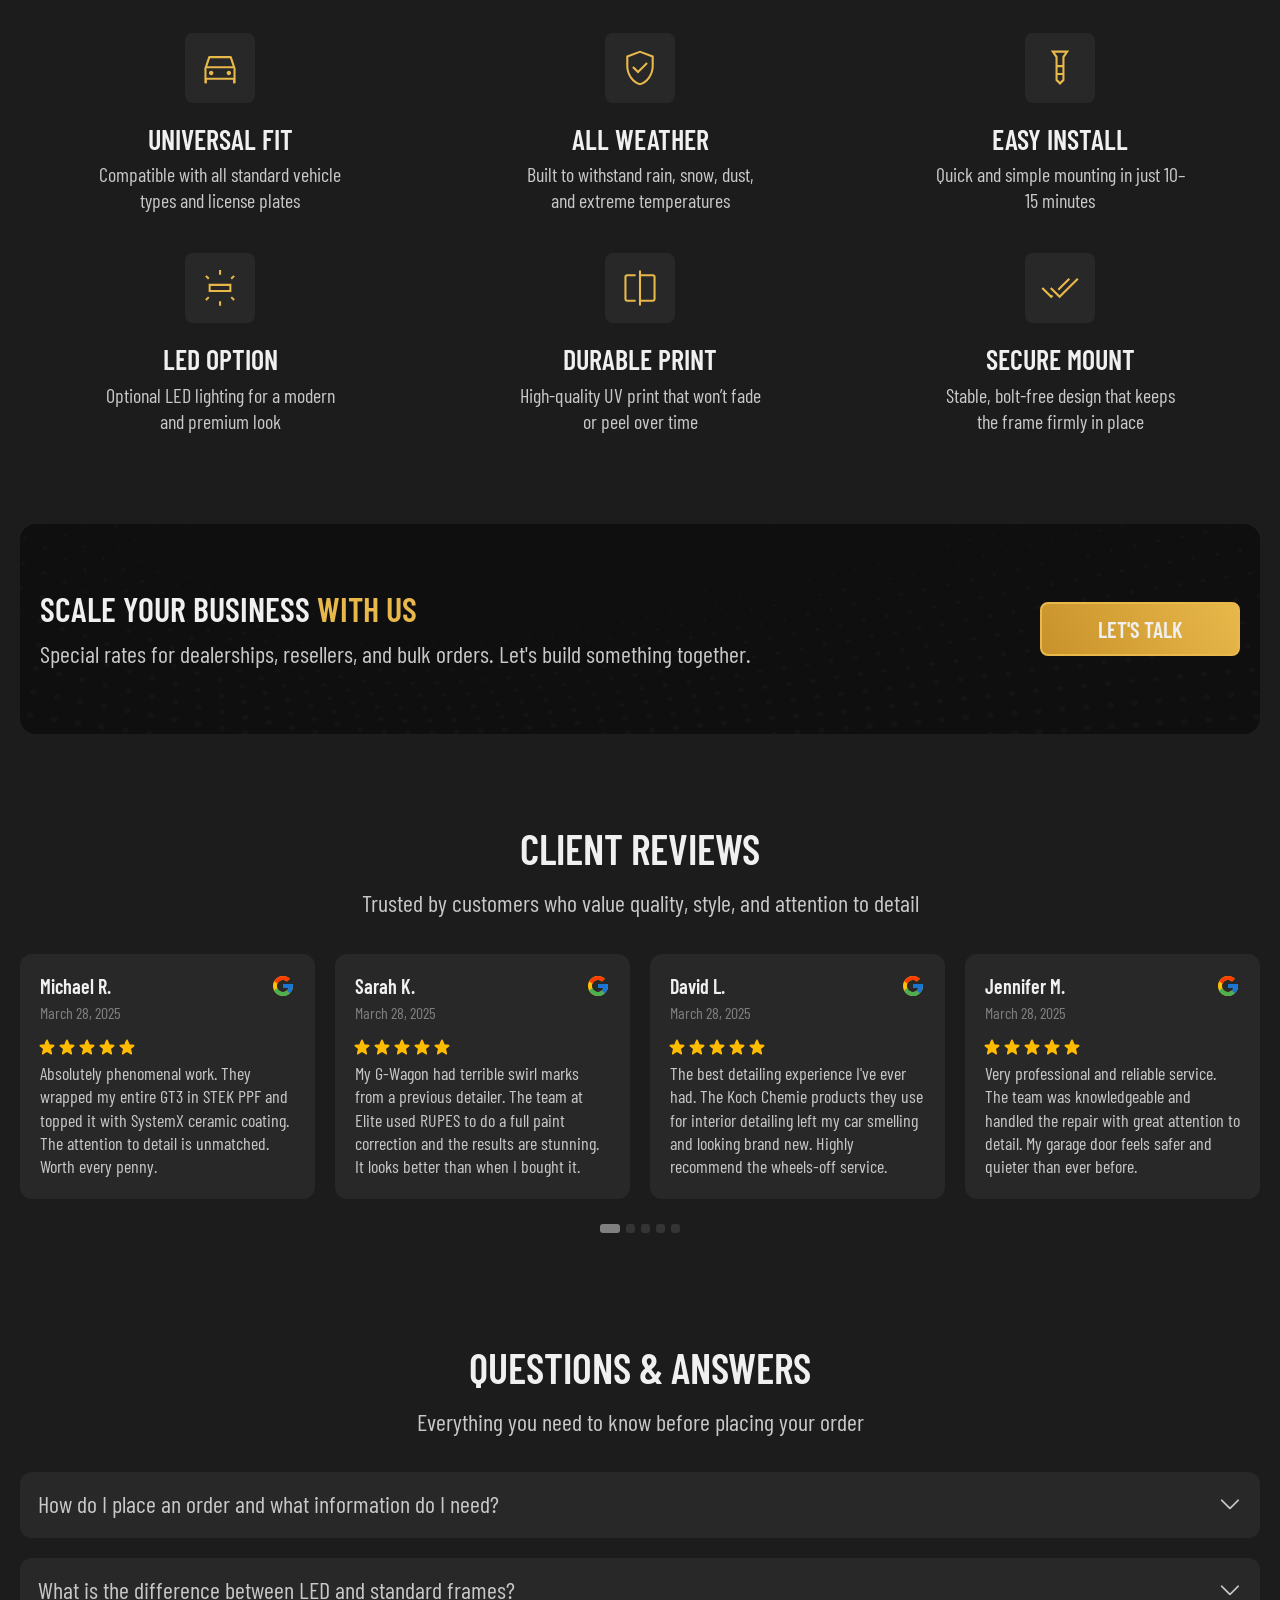
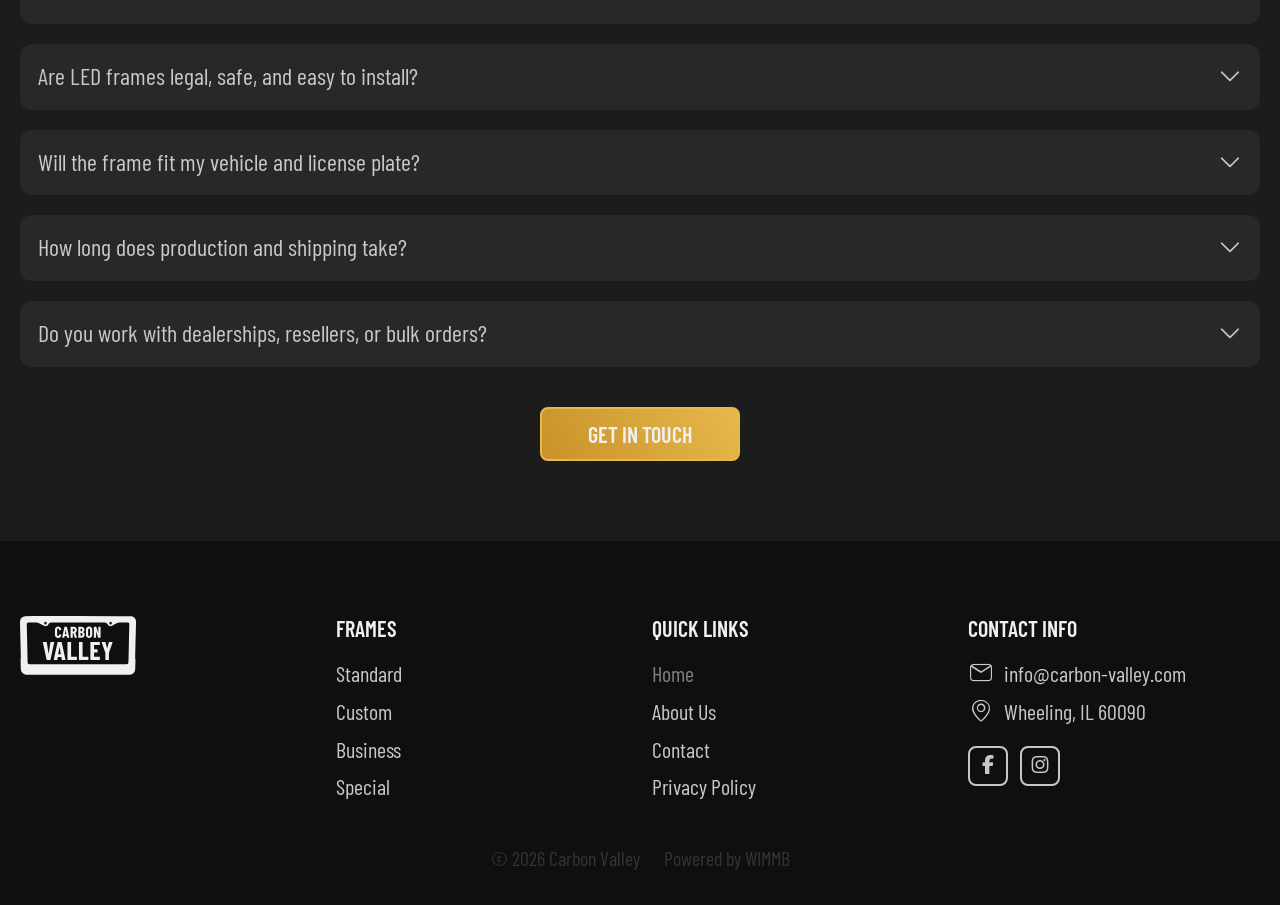
==== commit 544ffb7d: "c7" ====
--- a/index.html
+++ b/index.html
@@ -481,7 +481,7 @@
 						<div class="block__toggles faq-toggles" itemscope itemtype="https://schema.org/FAQPage">
 							<div class="block__toggle" itemscope itemprop="mainEntity" itemtype="https://schema.org/Question">
 								<div class="toggle__header">
-									<div class="toggle__header-title" itemprop="name">What is ceramic coating, and how does it work?</div>
+									<div class="toggle__header-title" itemprop="name">How do I place an order and what information do I need?</div>
 									<button class="toggle__header-btn" aria-expanded="false">
 										<span class="_icon-arrow-down-l" aria-hidden="true"></span>
 									</button>
@@ -492,7 +492,7 @@
 							</div>
 							<div class="block__toggle">
 								<div class="toggle__header">
-									<div class="toggle__header-title">How long does ceramic coating last on a car?</div>
+									<div class="toggle__header-title">What is the difference between LED and standard frames?</div>
 									<button class="toggle__header-btn">
 										<span class="_icon-arrow-down-l"></span>
 									</button>
@@ -503,7 +503,7 @@
 							</div>
 							<div class="block__toggle">
 								<div class="toggle__header">
-									<div class="toggle__header-title">Is it safe to use automatic car washes after applying ceramic coating?</div>
+									<div class="toggle__header-title">Are LED frames legal, safe, and easy to install?</div>
 									<button class="toggle__header-btn">
 										<span class="_icon-arrow-down-l"></span>
 									</button>
@@ -519,7 +519,29 @@
 							</div>
 							<div class="block__toggle">
 								<div class="toggle__header">
-									<div class="toggle__header-title">What is paint correction, and do I need it?</div>
+									<div class="toggle__header-title">Will the frame fit my vehicle and license plate?</div>
+									<button class="toggle__header-btn">
+										<span class="_icon-arrow-down-l"></span>
+									</button>
+								</div>
+								<div class="toggle__content text-block">
+									<p>Soon...</p>
+								</div>
+							</div>
+							<div class="block__toggle">
+								<div class="toggle__header">
+									<div class="toggle__header-title">How long does production and shipping take?</div>
+									<button class="toggle__header-btn">
+										<span class="_icon-arrow-down-l"></span>
+									</button>
+								</div>
+								<div class="toggle__content text-block">
+									<p>Soon...</p>
+								</div>
+							</div>
+							<div class="block__toggle">
+								<div class="toggle__header">
+									<div class="toggle__header-title">Do you work with dealerships, resellers, or bulk orders?</div>
 									<button class="toggle__header-btn">
 										<span class="_icon-arrow-down-l"></span>
 									</button>
@@ -536,7 +558,6 @@
 						</div>
 					</div>
 				</section>
-
 			</div>
 		</main>
 
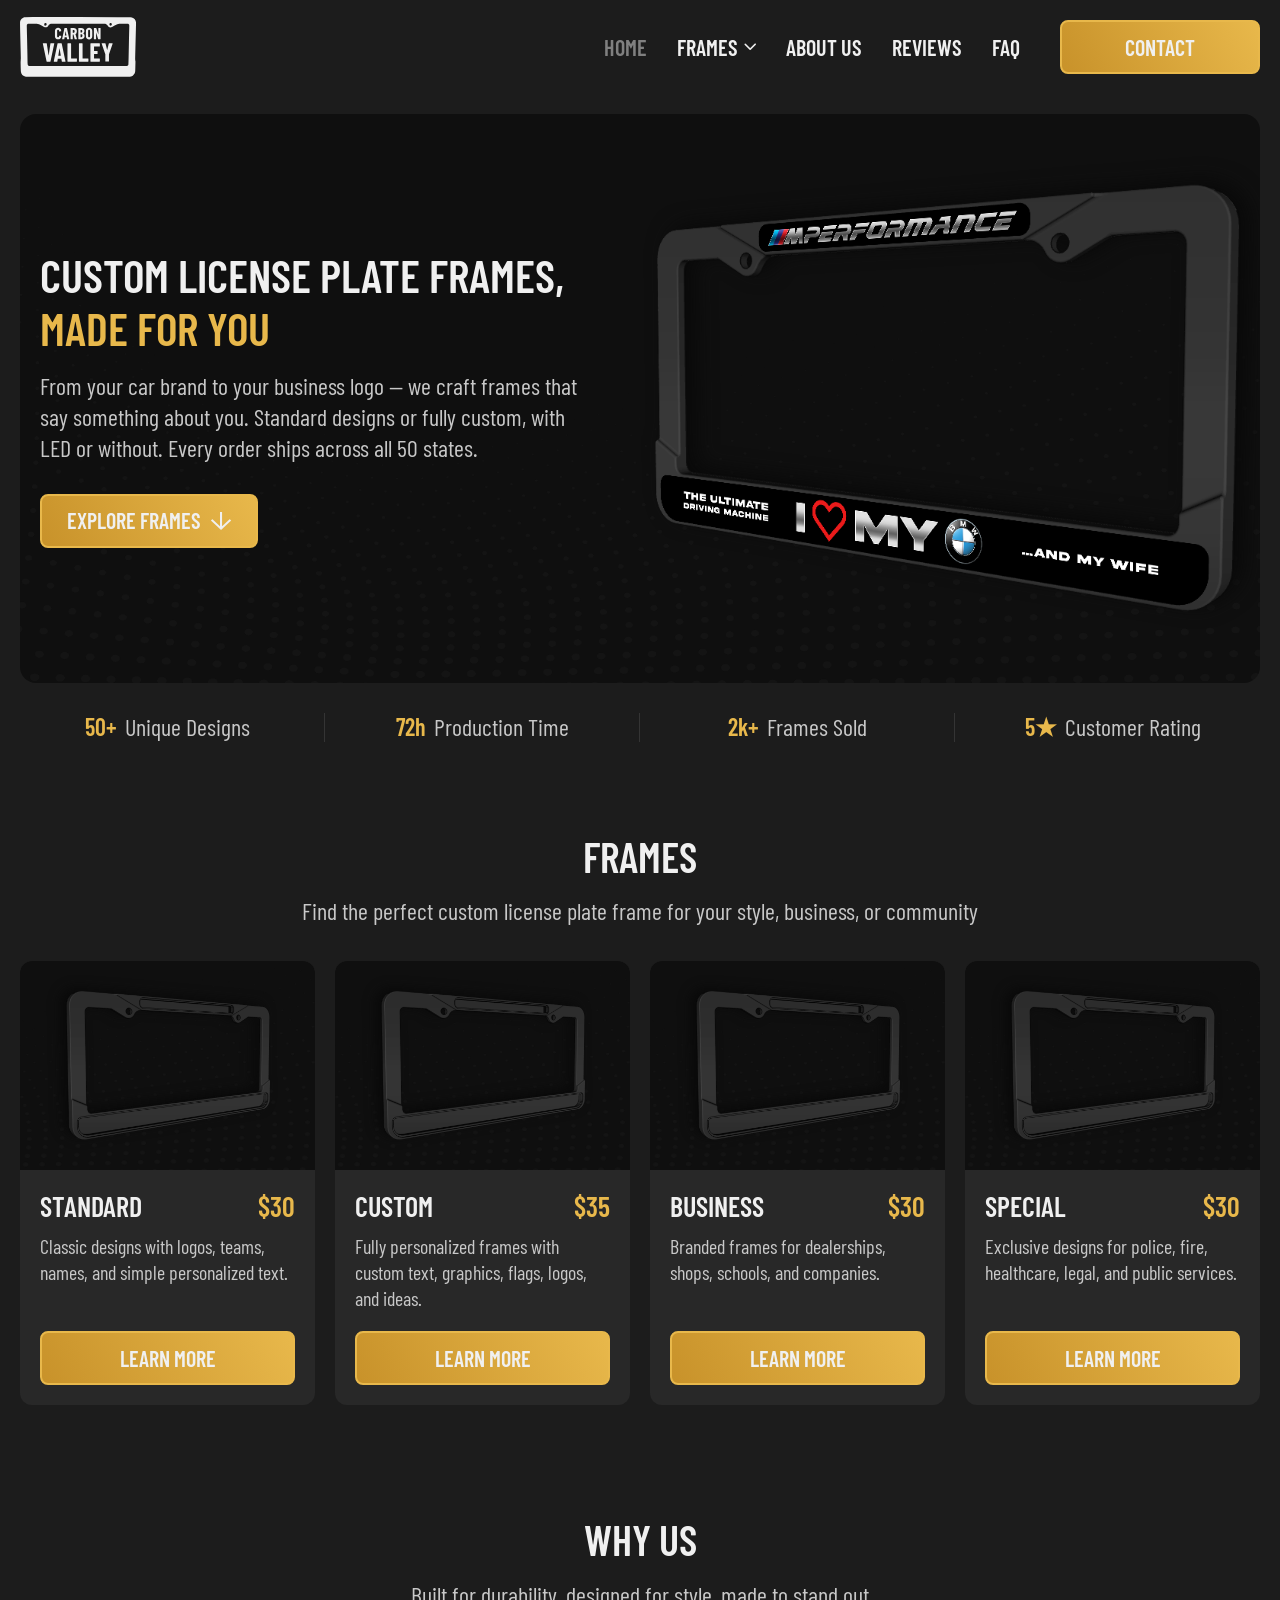
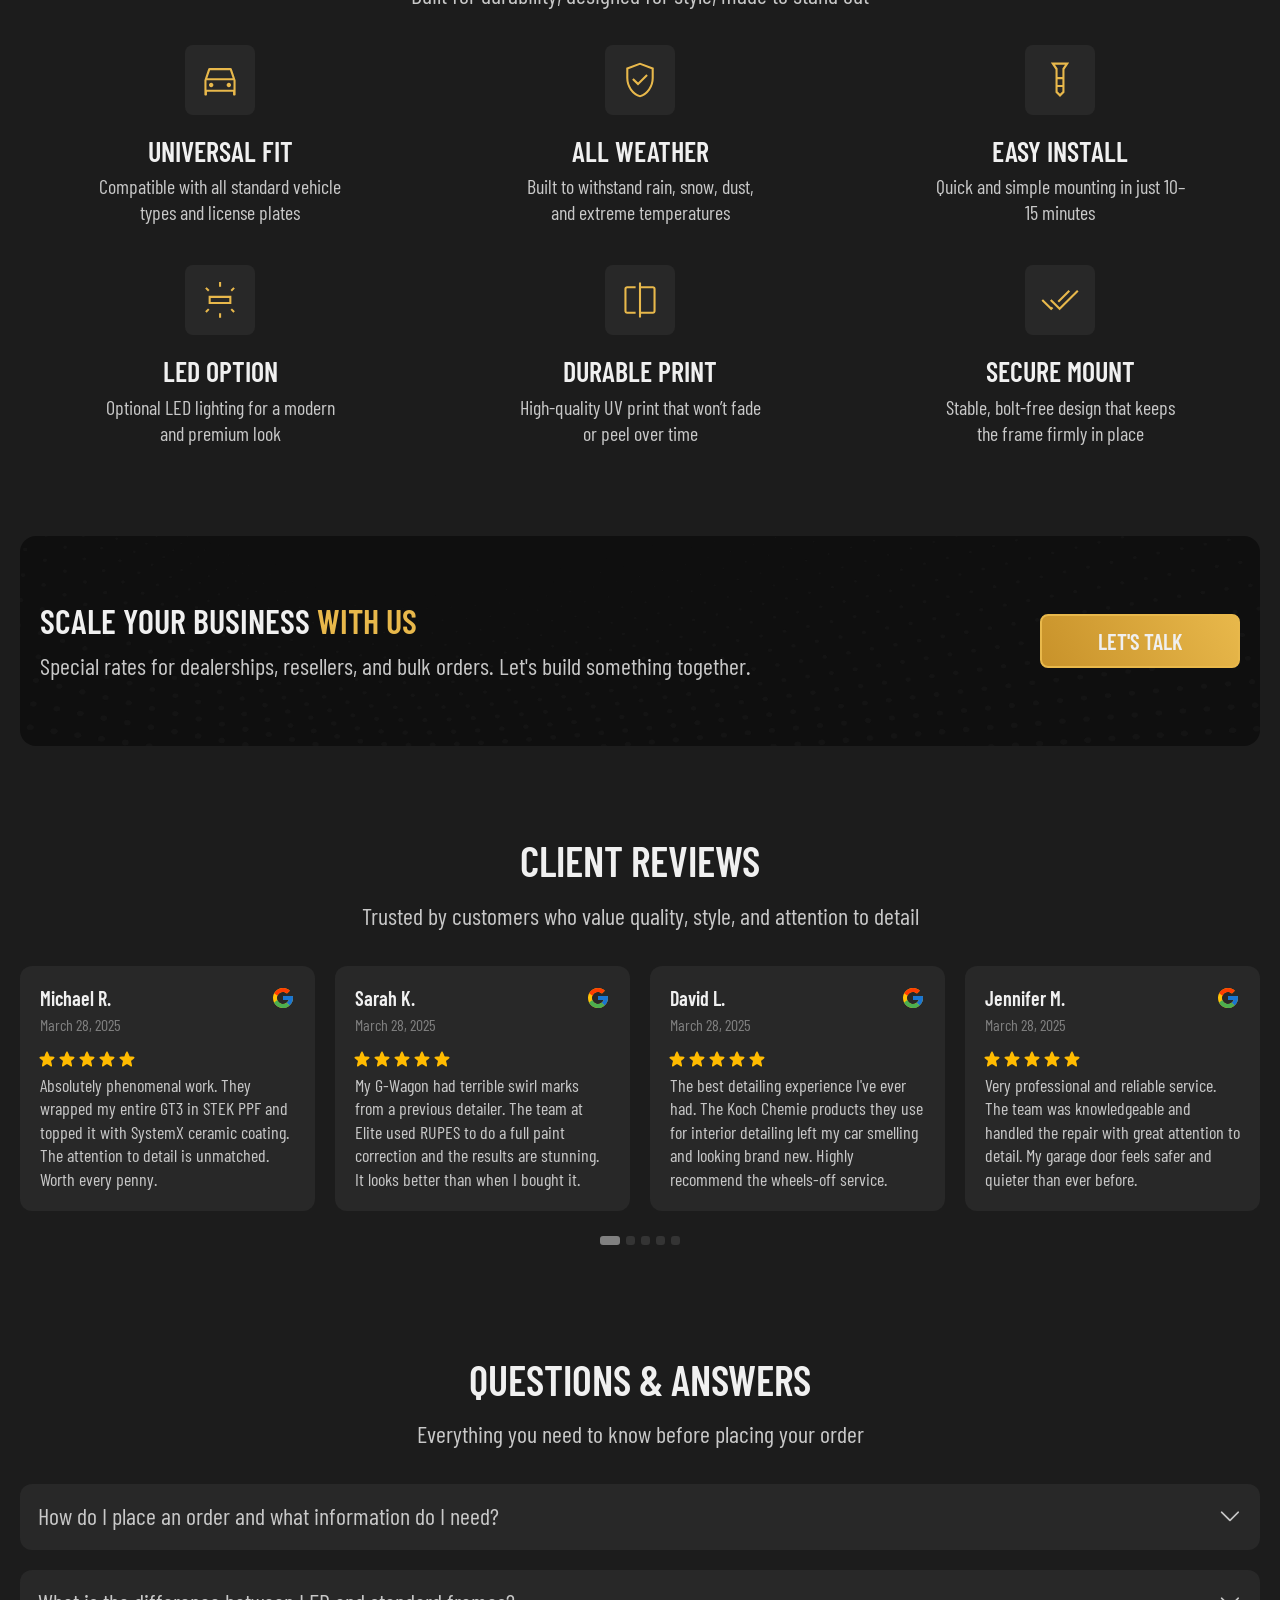
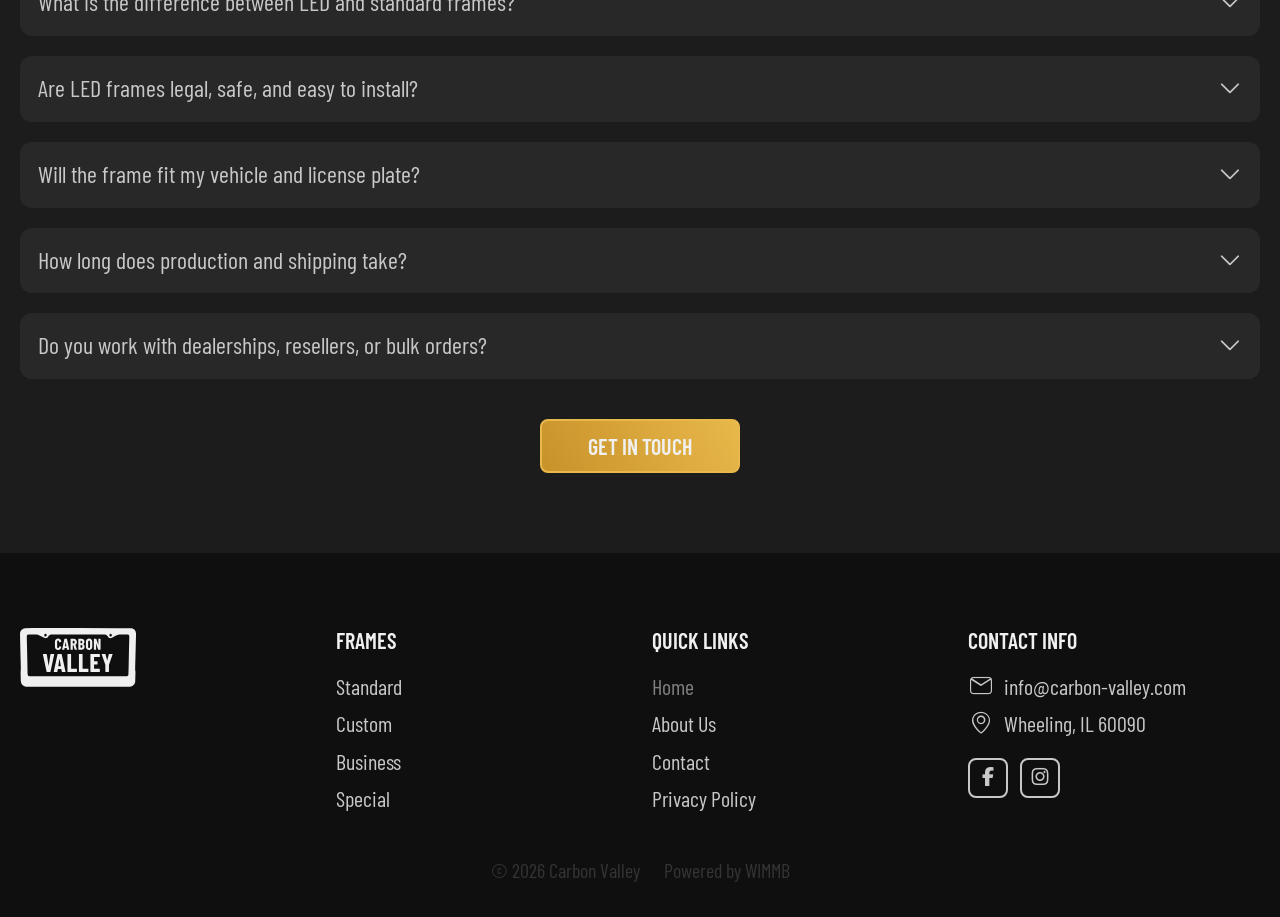
==== commit 5bb49a11: "c8" ====
--- a/index.html
+++ b/index.html
@@ -125,7 +125,8 @@
 						</div>
 						<div class="hero__media">
 							<div class="hero__slider">
-								<img src="img/hero_ramka-test1.png" alt="frame">
+								<img class="hs--active" src="img/hero_ramka-test-001.png" alt="frame">
+								<img src="img/hero_ramka-test-001-1.png" alt="frame">
 							</div>
 						</div>
 					</div>
--- a/css/main.css
+++ b/css/main.css
@@ -1269,14 +1269,25 @@
 }
 
 .hero__slider {
+	position: relative;
 	max-width: 600px;
+	aspect-ratio: 4 / 3;
 	margin: 0 auto;
 	text-align: center;
 }
 
 .hero__slider > img {
+	position: absolute;
+	left: 50%;
+	top: 50%;
+	transform: translate(-50%, -50%);
 	pointer-events: none;
 	filter: drop-shadow(10px -5px 10px #090909);
+	opacity: 0;
+}
+
+.hero__slider > img.hs--active {
+	opacity: 1;
 }
 
 .statsbar {
@@ -2186,7 +2197,7 @@
 		font-size: 38px;
 	}
 	.hero__wrap {
-		padding: 55px 0;
+		padding: 55px 0 50px;
 	}
 	.hero__content-inner {
 		max-width: 655px;
